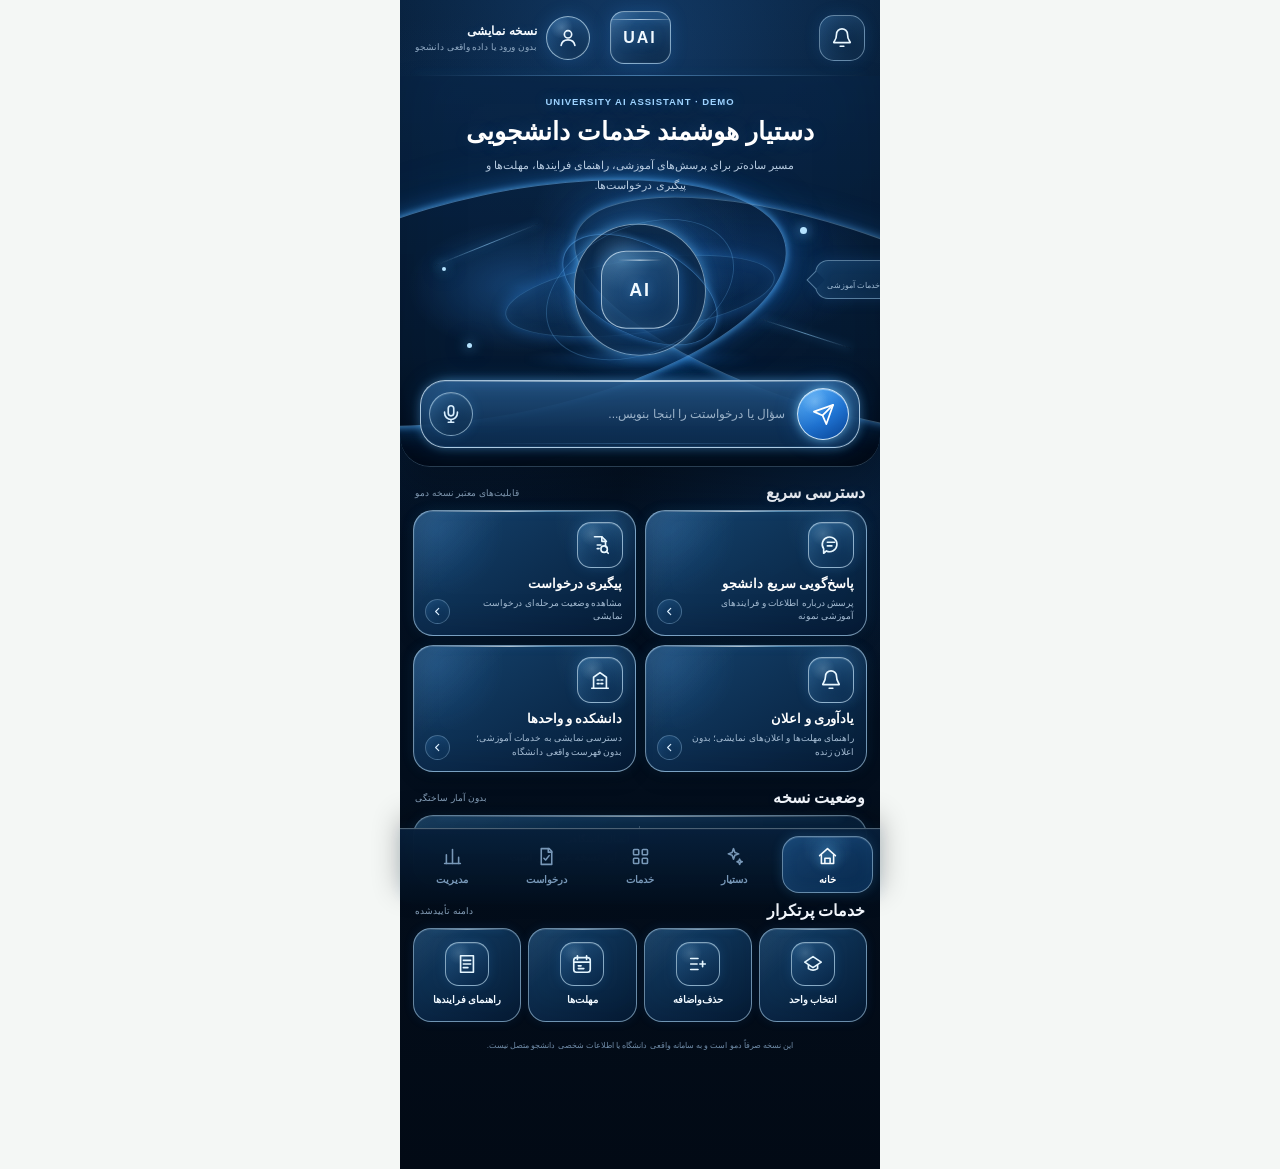
==== university-demo/index.html @ a6cced20 "Promote approved University Home R1.2 to production" ====
<!doctype html>
<html lang="fa" dir="rtl">
<head>
<meta charset="utf-8">
<meta name="viewport" content="width=device-width,initial-scale=1,viewport-fit=cover">
<meta name="theme-color" content="#0c3b32">
<title>دستیار هوشمند خدمات دانشجویی — نسخه نمایشی</title>
<style>
:root{--bg:#f4f7f5;--card:#fff;--ink:#14201c;--muted:#6c7772;--green:#0c3b32;--green2:#155747;--gold:#c8a94a;--line:#dfe8e3;--soft:#eaf2ee;--shadow:0 10px 28px rgba(12,59,50,.10)}
*{box-sizing:border-box}html,body{margin:0;background:var(--bg);color:var(--ink);font-family:-apple-system,BlinkMacSystemFont,"Segoe UI",Tahoma,Arial,sans-serif}button,input{font:inherit}button{cursor:pointer}
.app{max-width:480px;margin:0 auto;min-height:100vh;background:linear-gradient(180deg,#f7faf8 0%,#f2f6f4 100%);padding-bottom:92px}
.top{position:sticky;top:0;z-index:20;background:rgba(247,250,248,.94);backdrop-filter:blur(16px);border-bottom:1px solid rgba(12,59,50,.08);padding:calc(10px + env(safe-area-inset-top)) 16px 11px;display:flex;align-items:center;justify-content:space-between;gap:12px}
.brand{display:flex;align-items:center;gap:10px;min-width:0}.logo{width:42px;height:42px;border-radius:12px}.brand-title{font-weight:800;font-size:15px;white-space:nowrap;overflow:hidden;text-overflow:ellipsis}.brand-sub{font-size:11px;color:var(--muted);margin-top:2px}.demo-badge{background:#fff6d9;border:1px solid #ead38b;color:#725b16;border-radius:999px;padding:7px 10px;font-size:11px;font-weight:800;white-space:nowrap}
.screen{display:none;padding:18px 16px 22px}.screen.active{display:block}
.hero{background:linear-gradient(145deg,var(--green),#174f43);color:#fff;border-radius:24px;padding:22px;box-shadow:var(--shadow);position:relative;overflow:hidden}.hero:after{content:"";position:absolute;width:160px;height:160px;border-radius:50%;background:rgba(200,169,74,.16);left:-48px;top:-55px}.eyebrow{font-size:12px;color:#d9e9e3;font-weight:700}h1{font-size:25px;line-height:1.55;margin:5px 0 8px}.hero p{margin:0;color:#e8f2ee;font-size:13px;line-height:1.9}.hero-actions{display:flex;gap:9px;margin-top:17px;position:relative;z-index:1}
.btn{border:0;border-radius:14px;padding:12px 15px;font-weight:800;font-size:13px;transition:.16s}.btn:active{transform:scale(.97)}.btn-gold{background:var(--gold);color:#23352f}.btn-light{background:#fff;color:var(--green)}
.section-head{display:flex;justify-content:space-between;align-items:center;margin:22px 2px 11px}.section-head h2{font-size:16px;margin:0}.section-head span{font-size:11px;color:var(--muted)}
.grid2{display:grid;grid-template-columns:1fr 1fr;gap:10px}.card{background:var(--card);border:1px solid var(--line);border-radius:18px;padding:15px;box-shadow:0 5px 16px rgba(12,59,50,.05)}
.quick{min-height:122px;text-align:right;width:100%;transition:.18s}.quick:active,.quick.selected{transform:scale(.98);background:linear-gradient(180deg,#f8fbfa,#e8f2ed);border-color:#87ad9d;box-shadow:0 10px 24px rgba(12,59,50,.14)}
.icon{width:38px;height:38px;border-radius:12px;background:var(--soft);display:grid;place-items:center;font-size:19px;margin-bottom:10px}.quick b{display:block;font-size:13px;margin-bottom:5px}.quick small{display:block;color:var(--muted);font-size:11px;line-height:1.7}
.page-title{font-size:22px;margin:4px 0 5px}.page-sub{font-size:12px;color:var(--muted);line-height:1.8;margin:0 0 16px}.notice{background:#fff9e6;border:1px solid #edd894;color:#6e591b;border-radius:14px;padding:10px 12px;font-size:10px;line-height:1.75;margin-bottom:12px}
.chat-box{background:#fff;border:1px solid var(--line);border-radius:20px;padding:14px;min-height:300px;display:flex;flex-direction:column;gap:10px}.msg{max-width:88%;padding:11px 13px;border-radius:16px;font-size:12px;line-height:1.9}.msg.bot{align-self:flex-start;background:var(--soft);border-bottom-left-radius:5px}.msg.user{align-self:flex-end;background:var(--green);color:#fff;border-bottom-right-radius:5px}.source{display:block;margin-top:7px;color:#55746a;font-size:10px;font-weight:700}
.chips{display:flex;gap:7px;overflow:auto;padding:11px 1px 4px}.chip{border:1px solid #cadad3;background:#fff;color:var(--green);border-radius:999px;padding:9px 11px;white-space:nowrap;font-size:11px;font-weight:700}.chat-input{display:flex;gap:8px;margin-top:11px}.chat-input input{flex:1;border:1px solid var(--line);border-radius:13px;padding:12px;background:#fff;outline:none}.send{width:45px;border:0;border-radius:13px;background:var(--gold);font-weight:900}
.deadline{display:flex;align-items:center;gap:11px;padding:13px 0;border-bottom:1px solid var(--line)}.deadline:last-child{border:0}.datebox{width:52px;min-width:52px;text-align:center;background:var(--soft);border-radius:13px;padding:8px 4px;color:var(--green)}.datebox strong{display:block;font-size:16px}.datebox span{font-size:10px}.deadline h3{font-size:13px;margin:0 0 4px}.deadline p{font-size:11px;color:var(--muted);margin:0;line-height:1.6}
.timeline{position:relative;padding-right:14px}.step{position:relative;padding:0 28px 20px 0}.step:before{content:"";position:absolute;right:4px;top:6px;width:11px;height:11px;border-radius:50%;background:#c9d7d1;border:3px solid #fff;box-shadow:0 0 0 1px #c9d7d1}.step.done:before{background:var(--green);box-shadow:0 0 0 1px var(--green)}.step:after{content:"";position:absolute;right:9px;top:21px;width:1px;height:calc(100% - 10px);background:#d9e4df}.step:last-child:after{display:none}.step b{font-size:13px}.step p{margin:4px 0 0;color:var(--muted);font-size:11px;line-height:1.7}.status{display:inline-flex;border-radius:999px;background:#e7f3ed;color:#185b48;padding:6px 9px;font-size:10px;font-weight:800}
.guide-item{width:100%;text-align:right;border:1px solid var(--line);background:#fff;border-radius:16px;padding:14px;margin-bottom:9px}.guide-item .row{display:flex;align-items:center;justify-content:space-between}.guide-item p{display:none;margin:11px 0 0;padding-top:11px;border-top:1px solid var(--line);font-size:11px;color:var(--muted);line-height:1.9}.guide-item.open p{display:block}
.metric-grid{display:grid;grid-template-columns:1fr 1fr;gap:10px}.metric{background:#fff;border:1px solid var(--line);border-radius:17px;padding:15px}.metric strong{display:block;font-size:24px;color:var(--green);margin-bottom:4px}.metric span{font-size:11px;color:var(--muted)}
.bottom{position:fixed;z-index:30;bottom:0;left:50%;transform:translateX(-50%);width:min(480px,100%);background:rgba(255,255,255,.96);backdrop-filter:blur(18px);border-top:1px solid var(--line);padding:8px 8px calc(8px + env(safe-area-inset-bottom));display:grid;grid-template-columns:repeat(5,1fr);gap:4px}.nav{border:0;background:transparent;border-radius:13px;padding:7px 4px;color:#75807b;font-size:10px;font-weight:700}.nav span{display:block;font-size:18px;line-height:1;margin-bottom:4px}.nav.active{color:var(--green);background:#edf4f1}
.modal{display:none;position:fixed;z-index:50;inset:0;background:rgba(7,26,21,.45);padding:22px;align-items:flex-end;justify-content:center}.modal.show{display:flex}.sheet{width:min(480px,100%);background:#fff;border-radius:22px;padding:18px;box-shadow:0 20px 60px rgba(0,0,0,.22)}.sheet h3{margin:0 0 8px;font-size:17px}.sheet p{font-size:12px;color:var(--muted);line-height:1.9}.sheet .btn{width:100%;background:var(--green);color:#fff;margin-top:8px}
.footer-note{text-align:center;color:#8a948f;font-size:9px;padding:18px 8px 0;line-height:1.7}

/* ===== UAI-HOME-R1.1: strict visual fidelity correction — Home only ===== */
.app.home-view{
  --home-0:#020a15;
  --home-1:#041326;
  --home-2:#08213d;
  --home-3:#0d3158;
  --home-line:rgba(173,219,255,.44);
  --home-line-hot:rgba(213,239,255,.78);
  --home-text:#f7fbff;
  --home-muted:#9fb7cf;
  --home-blue:#4aa8ff;
  --home-blue-hot:#80c9ff;
  background:
    radial-gradient(circle at 50% 4%,rgba(53,139,235,.24),transparent 24%),
    radial-gradient(circle at 12% 24%,rgba(18,98,188,.20),transparent 27%),
    radial-gradient(circle at 92% 43%,rgba(28,123,225,.13),transparent 28%),
    linear-gradient(180deg,var(--home-2) 0%,var(--home-1) 28%,var(--home-0) 100%);
  color:var(--home-text);
}
.app.home-view>.top{display:none}
#home{padding:0 13px 22px;overflow:hidden}
.home-top{
  direction:ltr;
  position:relative;
  display:grid;
  grid-template-columns:minmax(0,1fr) auto minmax(0,1fr);
  align-items:center;
  gap:10px;
  padding:calc(11px + env(safe-area-inset-top)) 2px 12px;
}
.home-top:after{
  content:"";position:absolute;left:2px;right:2px;bottom:0;height:1px;
  background:linear-gradient(90deg,transparent,rgba(129,199,255,.48),transparent);
  box-shadow:0 0 10px rgba(55,155,255,.30)
}
.home-user{direction:rtl;display:flex;align-items:center;justify-self:start;gap:9px;min-width:0}
.home-avatar{
  width:44px;height:44px;border-radius:50%;display:grid;place-items:center;
  color:#eaf6ff;border:1px solid rgba(202,234,255,.68);
  background:
    radial-gradient(circle at 35% 25%,rgba(183,225,255,.28),transparent 27%),
    linear-gradient(145deg,rgba(64,139,216,.34),rgba(8,35,65,.94));
  box-shadow:
    inset 0 0 0 1px rgba(255,255,255,.04),
    inset 0 0 18px rgba(103,190,255,.15),
    0 0 18px rgba(59,158,255,.22);
  flex:0 0 auto
}
.home-avatar svg,.home-bell svg,.home-send svg,.home-action-icon svg,.service-icon svg,.home-input-orb svg{
  width:22px;height:22px;stroke:currentColor;fill:none;stroke-width:1.8;stroke-linecap:round;stroke-linejoin:round
}
.home-user-copy{min-width:0;text-align:right}
.home-user-copy b{display:block;font-size:12px;line-height:1.45;color:#f6fbff;text-shadow:0 0 10px rgba(115,192,255,.12)}
.home-user-copy span{display:block;font-size:9px;color:#91abc5;margin-top:2px;white-space:nowrap;overflow:hidden;text-overflow:ellipsis;max-width:125px}
.home-mark{
  position:relative;overflow:hidden;
  width:61px;height:53px;border-radius:14px;display:grid;place-items:center;
  border:1px solid rgba(201,233,255,.60);
  background:
    linear-gradient(125deg,rgba(255,255,255,.11),transparent 34%),
    linear-gradient(155deg,rgba(77,157,232,.29),rgba(6,31,61,.91));
  box-shadow:
    inset 0 0 0 1px rgba(255,255,255,.03),
    inset 0 0 22px rgba(115,196,255,.12),
    0 0 18px rgba(52,151,252,.20)
}
.home-mark:before{
  content:"";position:absolute;left:-20%;right:-20%;top:7px;height:1px;
  background:linear-gradient(90deg,transparent,#d9f0ff,transparent);
  box-shadow:0 0 9px #58b4ff;opacity:.75
}
.home-mark strong{font-size:16px;letter-spacing:.12em;color:#f1f9ff;text-shadow:0 0 12px rgba(116,199,255,.35)}
.home-bell{
  justify-self:end;width:46px;height:46px;border-radius:15px;border:1px solid rgba(190,228,255,.48);
  color:#e9f7ff;background:
    linear-gradient(135deg,rgba(83,160,231,.25),rgba(6,30,57,.88));
  display:grid;place-items:center;
  box-shadow:inset 0 0 18px rgba(116,198,255,.10),0 0 16px rgba(49,146,244,.15)
}

.home-hero{
  isolation:isolate;
  position:relative;overflow:hidden;
  margin:0 -13px;
  padding:20px 20px 19px;
  text-align:center;
  border:0;
  border-radius:0 0 30px 30px;
  background:
    radial-gradient(ellipse at 25% 54%,rgba(53,148,244,.31),transparent 22%),
    radial-gradient(ellipse at 73% 49%,rgba(29,116,221,.22),transparent 25%),
    radial-gradient(circle at 50% 42%,rgba(62,151,243,.22),transparent 34%),
    linear-gradient(180deg,rgba(9,38,72,.90) 0%,rgba(5,25,49,.96) 72%,rgba(2,13,27,.98) 100%);
  box-shadow:
    inset 0 -1px 0 rgba(165,216,255,.25),
    inset 0 -40px 70px rgba(0,0,0,.18),
    0 22px 38px rgba(0,0,0,.22)
}
.home-hero:before{
  content:"";z-index:-1;position:absolute;width:570px;height:220px;left:-180px;top:116px;
  border:1px solid rgba(116,191,255,.48);border-radius:50%;
  transform:rotate(-12deg);
  box-shadow:
    0 0 7px rgba(91,183,255,.76),
    0 0 22px rgba(40,136,237,.38),
    0 0 55px rgba(29,111,210,.15)
}
.home-hero:after{
  content:"";z-index:-1;position:absolute;width:520px;height:180px;right:-205px;top:148px;
  border:1px solid rgba(157,214,255,.33);border-radius:50%;
  transform:rotate(18deg);
  box-shadow:0 0 9px rgba(88,177,255,.57),0 0 32px rgba(33,127,222,.22)
}
.home-kicker{
  position:relative;z-index:2;
  font-size:9.5px;font-weight:850;letter-spacing:.10em;color:#9ed3ff;
  text-shadow:0 0 13px rgba(93,183,255,.38)
}
.home-title{
  position:relative;z-index:2;
  font-size:25px;line-height:1.5;margin:6px 0 4px;color:#fff;
  text-shadow:0 0 18px rgba(83,167,255,.18)
}
.home-subtitle{
  position:relative;z-index:2;
  font-size:11px;line-height:1.85;color:#b7cbe0;margin:0 auto;max-width:330px
}
.ai-stage{
  position:relative;z-index:1;height:174px;margin:5px auto 3px;
}
.ai-stage:before{
  content:"";position:absolute;left:50%;top:55%;width:270px;height:72px;
  transform:translate(-50%,-50%) rotate(-8deg);border-radius:50%;
  border:1px solid rgba(110,191,255,.28);
  box-shadow:0 0 15px rgba(52,151,252,.36),inset 0 0 14px rgba(75,168,255,.10)
}
.ai-stage:after{
  content:"";position:absolute;left:50%;bottom:4px;width:250px;height:22px;
  transform:translateX(-50%);border-radius:50%;
  background:radial-gradient(ellipse,rgba(54,153,255,.26),transparent 67%);
  filter:blur(3px)
}
.ai-orbit{
  position:absolute;left:50%;top:50%;transform:translate(-50%,-48%);
  width:132px;height:132px;border-radius:48% 52% 50% 50%;
  display:grid;place-items:center;
  border:1px solid rgba(186,226,255,.62);
  background:
    radial-gradient(circle at 36% 28%,rgba(165,220,255,.28),transparent 24%),
    radial-gradient(circle at 50% 55%,rgba(35,115,201,.38),rgba(5,29,58,.94) 70%);
  box-shadow:
    0 0 12px rgba(106,194,255,.55),
    0 0 36px rgba(39,142,248,.35),
    inset 0 0 28px rgba(107,190,255,.17)
}
.ai-orbit:before,.ai-orbit:after{
  content:"";position:absolute;border-radius:50%;pointer-events:none
}
.ai-orbit:before{
  inset:-19px;border:1px solid rgba(102,184,255,.42);
  transform:rotate(27deg) scaleY(.54);
  box-shadow:0 0 9px rgba(72,164,255,.40)
}
.ai-orbit:after{
  inset:-34px;border:1px solid rgba(115,196,255,.25);
  transform:rotate(-24deg) scaleY(.64)
}
.ai-core{
  position:relative;width:78px;height:78px;border-radius:25px;display:grid;place-items:center;
  font-weight:900;font-size:18px;letter-spacing:.10em;color:#f2faff;
  border:1px solid rgba(215,239,255,.72);
  background:
    linear-gradient(145deg,rgba(120,196,255,.25),rgba(8,42,80,.88));
  box-shadow:
    inset 0 0 18px rgba(161,219,255,.15),
    0 0 16px rgba(70,164,255,.35);
  text-shadow:0 0 10px rgba(109,193,255,.38)
}
.ai-core:before{
  content:"";position:absolute;top:8px;left:16px;right:16px;height:1px;
  background:linear-gradient(90deg,transparent,rgba(230,247,255,.9),transparent);
  box-shadow:0 0 8px rgba(113,200,255,.8)
}
.ai-note{
  position:absolute;right:18px;top:60px;min-width:112px;
  padding:8px 11px;border-radius:13px;text-align:right;
  border:1px solid rgba(184,226,255,.42);
  background:linear-gradient(145deg,rgba(20,63,105,.82),rgba(7,31,59,.90));
  box-shadow:inset 0 0 16px rgba(115,194,255,.08),0 0 16px rgba(47,143,239,.16);
  transform:translateX(78%)
}
.ai-note:after{
  content:"";position:absolute;left:-7px;top:50%;width:12px;height:12px;
  background:#0c3158;border-left:1px solid rgba(184,226,255,.42);border-bottom:1px solid rgba(184,226,255,.42);
  transform:translateY(-50%) rotate(45deg)
}
.ai-note strong{display:block;font-size:9px;color:#f2f8ff}
.ai-note span{display:block;font-size:7.5px;color:#9db8d1;margin-top:2px;white-space:nowrap}
.ai-beam{position:absolute;height:1px;background:linear-gradient(90deg,transparent,#91d1ff,transparent);box-shadow:0 0 8px #4eb0ff;opacity:.62}
.ai-beam.b1{width:112px;left:11px;top:44px;transform:rotate(-22deg)}
.ai-beam.b2{width:96px;right:7px;bottom:40px;transform:rotate(18deg)}
.ai-spark{position:absolute;width:7px;height:7px;border-radius:50%;background:#b5e3ff;box-shadow:0 0 12px #67bfff,0 0 22px rgba(57,155,255,.55)}
.ai-spark.s1{top:27px;right:53px}.ai-spark.s2{bottom:26px;left:47px;width:5px;height:5px}.ai-spark.s3{top:67px;left:22px;width:4px;height:4px}

.home-chatbar{
  direction:ltr;position:relative;z-index:3;
  display:grid;grid-template-columns:46px minmax(0,1fr) 54px;gap:6px;align-items:center;
  margin-top:6px;padding:7px 8px;border-radius:25px;
  border:1px solid rgba(203,234,255,.70);
  background:
    linear-gradient(180deg,rgba(31,76,121,.90),rgba(9,37,69,.96));
  box-shadow:
    inset 0 1px 0 rgba(255,255,255,.10),
    inset 0 0 25px rgba(109,190,255,.08),
    0 0 10px rgba(100,190,255,.38),
    0 0 28px rgba(36,133,234,.26)
}
.home-chatbar:before{
  content:"";position:absolute;left:23px;right:23px;top:0;height:1px;
  background:linear-gradient(90deg,transparent,#e6f6ff,transparent);
  box-shadow:0 0 10px #59b4ff;opacity:.72
}
.home-input-orb{
  width:40px;height:40px;border-radius:50%;display:grid;place-items:center;color:#cfeaff;
  border:1px solid rgba(182,226,255,.44);
  background:linear-gradient(145deg,rgba(76,154,229,.24),rgba(7,34,64,.74));
  box-shadow:inset 0 0 13px rgba(125,202,255,.10)
}
.home-chatbar input{
  min-width:0;width:100%;height:48px;border:0;outline:0;background:transparent;color:#fff;
  padding:0 6px;font-size:12px;text-align:right;direction:rtl
}
.home-chatbar input::placeholder{color:#9ab1c8}
.home-chatbar:focus-within{
  border-color:rgba(224,242,255,.92);
  box-shadow:inset 0 1px 0 rgba(255,255,255,.13),0 0 12px rgba(116,202,255,.52),0 0 34px rgba(39,143,248,.32)
}
.home-send{
  width:50px;height:50px;border-radius:18px;border:1px solid rgba(218,241,255,.78);
  color:#fff;
  background:
    linear-gradient(145deg,rgba(103,190,255,.95),rgba(27,104,207,.97) 55%,rgba(14,67,149,.98));
  display:grid;place-items:center;
  box-shadow:
    inset 0 1px 0 rgba(255,255,255,.30),
    inset 0 0 18px rgba(180,226,255,.16),
    0 0 10px rgba(119,207,255,.60),
    0 0 24px rgba(46,147,255,.40)
}
.home-send:active{transform:scale(.96)}

.home-section-head{display:flex;align-items:center;justify-content:space-between;gap:10px;margin:18px 2px 9px}
.home-section-head h2{margin:0;font-size:16px;color:#f5f9ff;text-shadow:0 0 12px rgba(92,177,255,.10)}
.home-section-head span{font-size:9px;color:#89a3bd}
.home-actions{display:grid;grid-template-columns:repeat(2,minmax(0,1fr));gap:9px}
.home-action{
  position:relative;overflow:hidden;min-height:116px;text-align:right;
  border:1px solid rgba(181,224,255,.48);border-radius:20px;
  padding:12px 12px 12px 40px;color:var(--home-text);
  background:
    linear-gradient(135deg,rgba(255,255,255,.055),transparent 30%),
    radial-gradient(circle at 17% 17%,rgba(72,164,255,.14),transparent 27%),
    linear-gradient(150deg,rgba(19,64,106,.92),rgba(6,30,57,.97));
  box-shadow:
    inset 0 1px 0 rgba(255,255,255,.08),
    inset 0 0 22px rgba(99,181,255,.055),
    0 7px 20px rgba(0,0,0,.17),
    0 0 12px rgba(48,146,244,.11);
  transition:transform .14s,border-color .14s,box-shadow .14s
}
.home-action:before{
  content:"";position:absolute;left:22px;right:22px;top:0;height:1px;
  background:linear-gradient(90deg,transparent,#dff4ff,transparent);
  box-shadow:0 0 9px #54adff;opacity:.62
}
.home-action:after{
  content:"‹";position:absolute;left:11px;bottom:12px;width:24px;height:24px;border-radius:50%;
  display:grid;place-items:center;color:#dff2ff;font-size:20px;line-height:1;
  border:1px solid rgba(162,212,255,.26);background:rgba(46,128,206,.14);
  box-shadow:inset 0 0 10px rgba(94,180,255,.08)
}
.home-action:active{
  transform:scale(.985);border-color:rgba(216,239,255,.82);
  box-shadow:inset 0 0 22px rgba(109,192,255,.08),0 0 20px rgba(52,155,255,.22)
}
.home-action-icon{
  width:48px;height:48px;border-radius:15px;display:grid;place-items:center;margin-bottom:8px;
  color:#e8f7ff;border:1px solid rgba(199,232,255,.56);
  background:
    linear-gradient(145deg,rgba(103,184,255,.27),rgba(7,38,72,.78));
  box-shadow:
    inset 0 0 15px rgba(138,208,255,.10),
    0 0 13px rgba(58,158,255,.21)
}
.home-action b{display:block;font-size:12.5px;line-height:1.55;margin-bottom:3px;color:#fff}
.home-action small{display:block;color:#a6bdd4;font-size:9px;line-height:1.65}

.home-status{
  position:relative;overflow:hidden;display:grid;grid-template-columns:1fr 1fr;gap:0;
  border:1px solid rgba(183,225,255,.45);border-radius:20px;padding:11px 12px;
  background:
    linear-gradient(145deg,rgba(20,62,101,.88),rgba(5,29,54,.95));
  box-shadow:
    inset 0 1px 0 rgba(255,255,255,.07),
    inset 0 0 20px rgba(105,186,255,.05),
    0 0 14px rgba(44,142,240,.10)
}
.home-status:before{
  content:"";position:absolute;left:24px;right:24px;top:0;height:1px;
  background:linear-gradient(90deg,transparent,#e3f5ff,transparent);box-shadow:0 0 8px #5db8ff;opacity:.60
}
.home-status-item{min-width:0;padding:1px 7px}
.home-status-item+.home-status-item{border-right:1px solid rgba(188,225,255,.20)}
.home-status-label{font-size:8.5px;color:#8fa9c2;margin-bottom:4px}
.home-status-value{font-size:10.5px;font-weight:800;color:#edf8ff;line-height:1.55}
.home-demo-dot{
  display:inline-block;width:8px;height:8px;border-radius:50%;background:#70c9ff;
  box-shadow:0 0 8px #66c6ff,0 0 14px rgba(72,172,255,.50);
  margin-left:5px;vertical-align:middle
}

.home-services{display:grid;grid-template-columns:repeat(4,minmax(0,1fr));gap:8px}
.home-service{
  position:relative;overflow:hidden;min-width:0;min-height:91px;
  border:1px solid rgba(181,224,255,.44);border-radius:18px;padding:9px 5px;
  color:#f0f8ff;
  background:
    linear-gradient(135deg,rgba(255,255,255,.045),transparent 34%),
    linear-gradient(150deg,rgba(18,58,97,.91),rgba(6,29,55,.96));
  box-shadow:inset 0 1px 0 rgba(255,255,255,.07),0 0 11px rgba(46,144,242,.09);
  display:flex;flex-direction:column;align-items:center;justify-content:center;gap:7px;text-align:center
}
.home-service:before{
  content:"";position:absolute;left:15px;right:15px;top:0;height:1px;
  background:linear-gradient(90deg,transparent,rgba(218,243,255,.88),transparent);
  box-shadow:0 0 7px rgba(86,182,255,.75);opacity:.55
}
.service-icon{
  width:42px;height:42px;border-radius:14px;display:grid;place-items:center;color:#e5f6ff;
  border:1px solid rgba(193,230,255,.52);
  background:linear-gradient(145deg,rgba(84,166,239,.23),rgba(7,37,70,.78));
  box-shadow:inset 0 0 13px rgba(128,203,255,.08),0 0 11px rgba(54,154,254,.14)
}
.home-service span:last-child{font-size:9.5px;line-height:1.45;font-weight:850}
.home-footnote{text-align:center;color:#6f8ba7;font-size:8px;line-height:1.8;padding:17px 8px 2px}

.app.home-view .bottom{
  background:
    linear-gradient(180deg,rgba(6,28,53,.95),rgba(3,17,33,.98));
  -webkit-backdrop-filter:blur(22px);backdrop-filter:blur(22px);
  border-top:1px solid rgba(178,221,255,.34);
  box-shadow:0 -1px 0 rgba(255,255,255,.02),0 -12px 32px rgba(0,0,0,.28),0 -2px 14px rgba(46,145,244,.08);
  padding:8px 7px calc(8px + env(safe-area-inset-bottom));
  gap:3px
}
.app.home-view .nav{
  min-height:58px;color:#89a7c5;border:1px solid transparent;border-radius:16px;padding:7px 3px;
  background:transparent;font-size:9.5px
}
.app.home-view .nav span{font-size:19px;margin-bottom:5px;color:inherit;text-shadow:0 0 8px rgba(86,174,255,.05)}
.app.home-view .nav.active{
  color:#fff;
  border-color:rgba(178,222,255,.34);
  background:
    linear-gradient(145deg,rgba(48,126,205,.31),rgba(10,48,89,.78));
  box-shadow:
    inset 0 1px 0 rgba(255,255,255,.08),
    inset 0 0 18px rgba(103,188,255,.06),
    0 0 15px rgba(49,151,255,.17)
}
.app.home-view .nav.active span{text-shadow:0 0 10px rgba(103,193,255,.55)}

@media (max-width:410px){
  .home-user-copy span{display:none}
  .home-title{font-size:23px}
  .ai-note{right:11px;transform:translateX(70%)}
  .home-actions{gap:8px}
  .home-action{padding-left:38px}
  .home-service{padding-inline:4px}
  .home-service span:last-child{font-size:9px}
}
@media (max-width:370px){
  .home-services{grid-template-columns:repeat(2,minmax(0,1fr))}
  .ai-note{display:none}
}

/* ===== UAI-HOME-R1.2: final visual polish — Home only ===== */
.nav-svg{display:none}
.app.home-view .home-avatar svg,
.app.home-view .home-bell svg,
.app.home-view .home-mic svg,
.app.home-view .home-send svg,
.app.home-view .home-action-icon svg,
.app.home-view .home-action-chevron svg,
.app.home-view .service-icon svg,
.app.home-view .nav-svg svg{
  width:22px;height:22px;stroke:currentColor;fill:none;stroke-width:1.8;
  stroke-linecap:round;stroke-linejoin:round;vector-effect:non-scaling-stroke
}
.app.home-view .home-mic{
  width:44px;height:44px;border-radius:50%;padding:0;display:grid;place-items:center;
  color:#d9efff;border:1px solid rgba(201,234,255,.58);
  background:
    linear-gradient(145deg,rgba(98,180,248,.22),rgba(7,36,67,.84));
  box-shadow:
    inset 0 1px 0 rgba(255,255,255,.13),
    inset 0 0 15px rgba(130,205,255,.09),
    0 0 12px rgba(66,166,255,.18);
  opacity:1;cursor:default
}
.app.home-view .home-mic:disabled{opacity:1;color:#d9efff}
.app.home-view .home-chatbar{
  min-height:66px;padding:7px 8px;
  border-color:rgba(213,238,255,.78);
  background:
    linear-gradient(180deg,rgba(36,84,132,.92),rgba(8,38,71,.97));
  box-shadow:
    inset 0 1px 0 rgba(255,255,255,.16),
    inset 0 -1px 0 rgba(101,181,245,.12),
    inset 0 0 26px rgba(113,194,255,.08),
    0 0 10px rgba(107,196,255,.34),
    0 0 24px rgba(37,132,230,.20)
}
.app.home-view .home-chatbar:after{
  content:"";position:absolute;left:15%;right:15%;bottom:3px;height:1px;
  background:linear-gradient(90deg,transparent,rgba(120,198,255,.28),transparent)
}
.app.home-view .home-send{
  width:52px;height:52px;border-radius:50%;
  border-color:rgba(226,245,255,.86);
  background:
    radial-gradient(circle at 34% 25%,rgba(213,241,255,.28),transparent 27%),
    linear-gradient(145deg,#63baff,#2075d4 58%,#0c4a9e);
  box-shadow:
    inset 0 1px 0 rgba(255,255,255,.38),
    inset 0 -8px 14px rgba(4,54,128,.20),
    0 0 10px rgba(132,212,255,.60),
    0 0 22px rgba(45,145,250,.35)
}
.app.home-view .home-send svg{width:23px;height:23px}
.app.home-view .home-action{
  min-height:112px;
  padding:11px 12px 11px 42px;
  border-color:rgba(195,229,255,.55);
  background:
    linear-gradient(135deg,rgba(255,255,255,.075),transparent 29%),
    radial-gradient(circle at 88% 8%,rgba(118,197,255,.10),transparent 24%),
    radial-gradient(circle at 10% 15%,rgba(62,157,246,.15),transparent 30%),
    linear-gradient(150deg,rgba(22,70,114,.94),rgba(5,29,56,.98));
  box-shadow:
    inset 0 1px 0 rgba(255,255,255,.12),
    inset 1px 0 0 rgba(166,220,255,.05),
    inset 0 -16px 28px rgba(0,10,24,.13),
    0 7px 18px rgba(0,0,0,.18),
    0 0 13px rgba(47,145,242,.12)
}
.app.home-view .home-action:before{
  left:16px;right:16px;
  background:linear-gradient(90deg,transparent,rgba(235,248,255,.95) 42%,rgba(127,205,255,.65) 62%,transparent);
  box-shadow:0 0 9px rgba(89,184,255,.64);opacity:.70
}
.app.home-view .home-action:after{content:none}
.app.home-view .home-action-icon{
  width:46px;height:46px;border-radius:14px;margin-bottom:7px;
  border-color:rgba(208,237,255,.64);
  background:
    radial-gradient(circle at 32% 25%,rgba(207,239,255,.18),transparent 27%),
    linear-gradient(145deg,rgba(88,175,248,.28),rgba(6,38,73,.82));
  box-shadow:
    inset 0 1px 0 rgba(255,255,255,.15),
    inset 0 0 14px rgba(135,207,255,.09),
    0 0 13px rgba(64,164,255,.18)
}
.app.home-view .home-action b{font-size:12.5px;margin-bottom:2px}
.app.home-view .home-action small{font-size:8.8px;line-height:1.58}
.app.home-view .home-action-chevron{
  position:absolute;left:11px;bottom:11px;width:25px;height:25px;border-radius:50%;
  display:grid;place-items:center;color:#dcefff;
  border:1px solid rgba(184,224,255,.30);
  background:linear-gradient(145deg,rgba(66,148,226,.20),rgba(9,43,78,.58));
  box-shadow:inset 0 0 10px rgba(111,193,255,.06)
}
.app.home-view .home-action-chevron svg{width:15px;height:15px}
.app.home-view .home-status{
  min-height:70px;padding:10px 11px;
  border-color:rgba(197,231,255,.51);
  background:
    linear-gradient(135deg,rgba(255,255,255,.045),transparent 31%),
    linear-gradient(145deg,rgba(22,68,110,.91),rgba(5,29,55,.97));
  box-shadow:
    inset 0 1px 0 rgba(255,255,255,.10),
    inset 0 -1px 0 rgba(98,177,239,.08),
    0 0 12px rgba(50,151,247,.10)
}
.app.home-view .home-status-item{display:flex;flex-direction:column;justify-content:center;padding:0 9px}
.app.home-view .home-status-item+.home-status-item{border-right-color:rgba(211,237,255,.28)}
.app.home-view .home-status-label{font-size:8.5px;margin-bottom:5px}
.app.home-view .home-status-value{font-size:10.5px}
.app.home-view .home-services{gap:7px}
.app.home-view .home-service{
  min-height:94px;padding:9px 4px;border-color:rgba(195,229,255,.51);
  background:
    linear-gradient(135deg,rgba(255,255,255,.06),transparent 31%),
    linear-gradient(150deg,rgba(20,65,106,.93),rgba(5,29,55,.97));
  box-shadow:
    inset 0 1px 0 rgba(255,255,255,.10),
    inset 0 -12px 22px rgba(0,11,26,.10),
    0 0 11px rgba(49,148,245,.10)
}
.app.home-view .service-icon{
  width:44px;height:44px;border-radius:14px;
  border-color:rgba(207,237,255,.61);
  background:
    radial-gradient(circle at 32% 24%,rgba(205,238,255,.16),transparent 27%),
    linear-gradient(145deg,rgba(84,169,241,.25),rgba(7,38,72,.82));
  box-shadow:inset 0 1px 0 rgba(255,255,255,.12),0 0 11px rgba(61,162,255,.15)
}
.app.home-view .home-section-head{margin-top:17px;margin-bottom:8px}
.app.home-view .home-section-head h2{font-size:15.5px}
.app.home-view .bottom{
  padding:7px 7px calc(7px + env(safe-area-inset-bottom));
  border-top-color:rgba(198,231,255,.38);
  background:
    linear-gradient(180deg,rgba(7,31,58,.96),rgba(2,15,30,.99));
  box-shadow:
    inset 0 1px 0 rgba(255,255,255,.035),
    0 -10px 28px rgba(0,0,0,.30),
    0 -2px 13px rgba(47,147,247,.08)
}
.app.home-view .nav{min-height:57px;border-radius:17px;padding:6px 3px;color:#7898b8;font-size:9.5px}
.app.home-view .nav-glyph{display:none}
.app.home-view .nav-svg{
  width:24px;height:24px;margin:0 auto 4px;display:grid;place-items:center;color:inherit
}
.app.home-view .nav-svg svg{width:21px;height:21px}
.app.home-view .nav.active{
  color:#fff;
  border-color:rgba(203,235,255,.45);
  background:
    radial-gradient(circle at 50% 18%,rgba(121,203,255,.16),transparent 40%),
    linear-gradient(145deg,rgba(52,137,220,.36),rgba(9,47,88,.84));
  box-shadow:
    inset 0 1px 0 rgba(255,255,255,.12),
    inset 0 0 18px rgba(106,191,255,.07),
    0 0 12px rgba(71,174,255,.20)
}
.app.home-view .nav.active .nav-svg{
  color:#f6fbff;
  filter:drop-shadow(0 0 5px rgba(101,198,255,.56))
}
@media (max-width:410px){
  .app.home-view .home-chatbar{grid-template-columns:44px minmax(0,1fr) 52px}
  .app.home-view .home-action{padding-left:40px}
  .app.home-view .home-action small{font-size:8.6px}
  .app.home-view .home-service span:last-child{font-size:8.8px}
}

</style>
</head>
<body>
<div class="app home-view">
<header class="top">
<div class="brand"><img class="logo" src="/favicon.svg" alt="PS"><div><div class="brand-title">دستیار هوشمند خدمات دانشجویی</div><div class="brand-sub">شرکت سزاوار پیشگامان فناوری نوین</div></div></div>
<div class="demo-badge">نسخه نمایشی</div>
</header>
<main>
<section id="home" class="screen active">
<div class="home-top">
  <div class="home-user">
    <div class="home-avatar" aria-hidden="true">
      <svg viewBox="0 0 24 24"><path d="M12 12a4 4 0 1 0 0-8 4 4 0 0 0 0 8Z"/><path d="M4.5 20c.7-4 3.2-6 7.5-6s6.8 2 7.5 6"/></svg>
    </div>
    <div class="home-user-copy"><b>نسخه نمایشی</b><span>بدون ورود یا داده واقعی دانشجو</span></div>
  </div>
  <div class="home-mark" aria-label="University AI Assistant"><strong>UAI</strong></div>
  <button class="home-bell" type="button" onclick="go('services')" aria-label="مشاهده مهلت‌ها و خدمات">
    <svg viewBox="0 0 24 24"><path d="M18 8a6 6 0 0 0-12 0c0 7-3 7-3 9h18c0-2-3-2-3-9"/><path d="M10 21h4"/></svg>
  </button>
</div>

<div class="home-hero">
  <div class="home-kicker">UNIVERSITY AI ASSISTANT · DEMO</div>
  <h1 class="home-title">دستیار هوشمند خدمات دانشجویی</h1>
  <p class="home-subtitle">مسیر ساده‌تر برای پرسش‌های آموزشی، راهنمای فرایندها، مهلت‌ها و پیگیری درخواست‌ها.</p>

  <div class="ai-stage" aria-hidden="true">
    <span class="ai-beam b1"></span><span class="ai-beam b2"></span>
    <div class="ai-orbit"><div class="ai-core">AI</div></div>
    <div class="ai-note"><strong>دستیار دمو</strong><span>راهنمای سریع خدمات آموزشی</span></div>
    <span class="ai-spark s1"></span><span class="ai-spark s2"></span><span class="ai-spark s3"></span>
  </div>

  <div class="home-chatbar">
    <button class="home-mic" type="button" disabled aria-label="میکروفون در نسخه دمو غیرفعال است"><svg viewBox="0 0 24 24" aria-hidden="true"><path d="M12 3a3 3 0 0 0-3 3v5a3 3 0 0 0 6 0V6a3 3 0 0 0-3-3Z"/><path d="M5 10v1a7 7 0 0 0 14 0v-1M12 18v3M9 21h6"/></svg></button>
    <input id="homeQ" inputmode="text" autocomplete="off" aria-label="سؤال از دستیار هوشمند" placeholder="سؤال یا درخواستت را اینجا بنویس...">
    <button class="home-send" type="button" onclick="sendHomeQuestion()" aria-label="ارسال سؤال">
      <svg viewBox="0 0 24 24" aria-hidden="true"><path d="m22 2-7 20-4-9-9-4 20-7Z"/><path d="M22 2 11 13"/></svg>
    </button>
  </div>
</div>

<div class="home-section-head"><h2>دسترسی سریع</h2><span>قابلیت‌های معتبر نسخه دمو</span></div>
<div class="home-actions">
  <button class="home-action" type="button" onclick="go('assistant')">
    <div class="home-action-icon" aria-hidden="true"><svg viewBox="0 0 24 24"><path d="M7 18.5 4 21v-5a8 8 0 1 1 3 2.5Z"/><path d="M8 9h8M8 13h5"/></svg></div>
    <b>پاسخ‌گویی سریع دانشجو</b>
    <small>پرسش درباره اطلاعات و فرایندهای آموزشی نمونه</small>
    <span class="home-action-chevron" aria-hidden="true"><svg viewBox="0 0 24 24"><path d="m14 7-5 5 5 5"/></svg></span>
  </button>
  <button class="home-action" type="button" onclick="go('requests')">
    <div class="home-action-icon" aria-hidden="true"><svg viewBox="0 0 24 24"><path d="M6 3h8l4 4v7"/><path d="M14 3v5h5"/><path d="M9 12h4M9 16h2"/><circle cx="16.5" cy="16.5" r="3.5"/><path d="m19 19 2 2"/></svg></div>
    <b>پیگیری درخواست</b>
    <small>مشاهده وضعیت مرحله‌ای درخواست نمایشی</small>
    <span class="home-action-chevron" aria-hidden="true"><svg viewBox="0 0 24 24"><path d="m14 7-5 5 5 5"/></svg></span>
  </button>
  <button class="home-action" type="button" onclick="go('services')">
    <div class="home-action-icon" aria-hidden="true"><svg viewBox="0 0 24 24"><path d="M18 8a6 6 0 0 0-12 0c0 6-3 7-3 9h18c0-2-3-3-3-9"/><path d="M10 21h4"/></svg></div>
    <b>یادآوری و اعلان</b>
    <small>راهنمای مهلت‌ها و اعلان‌های نمایشی؛ بدون اعلان زنده</small>
    <span class="home-action-chevron" aria-hidden="true"><svg viewBox="0 0 24 24"><path d="m14 7-5 5 5 5"/></svg></span>
  </button>
  <button class="home-action" type="button" onclick="go('services')">
    <div class="home-action-icon" aria-hidden="true"><svg viewBox="0 0 24 24"><path d="M3 21h18M5 21V9l7-5 7 5v12"/><path d="M9 12h2M13 12h2M9 16h2M13 16h2"/></svg></div>
    <b>دانشکده و واحدها</b>
    <small>دسترسی نمایشی به خدمات آموزشی؛ بدون فهرست واقعی دانشگاه</small>
    <span class="home-action-chevron" aria-hidden="true"><svg viewBox="0 0 24 24"><path d="m14 7-5 5 5 5"/></svg></span>
  </button>
</div>

<div class="home-section-head"><h2>وضعیت نسخه</h2><span>بدون آمار ساختگی</span></div>
<div class="home-status">
  <div class="home-status-item"><div class="home-status-label">نوع محیط</div><div class="home-status-value"><span class="home-demo-dot"></span>دمو / اعتبارسنجی تجاری</div></div>
  <div class="home-status-item"><div class="home-status-label">اتصال دانشگاهی</div><div class="home-status-value">در این نسخه غیرفعال است</div></div>
</div>

<div class="home-section-head"><h2>خدمات پرتکرار</h2><span>دامنه تأییدشده</span></div>
<div class="home-services">
  <button class="home-service" type="button" onclick="go('services')"><span class="service-icon" aria-hidden="true"><svg viewBox="0 0 24 24"><path d="m3 10 9-6 9 6-9 6-9-6Z"/><path d="M7 13v4c3 2 7 2 10 0v-4"/></svg></span><span>انتخاب واحد</span></button>
  <button class="home-service" type="button" onclick="go('services')"><span class="service-icon" aria-hidden="true"><svg viewBox="0 0 24 24"><path d="M4 6h8M4 12h7M4 18h8"/><path d="M17 9v6M14 12h6"/></svg></span><span>حذف‌و‌اضافه</span></button>
  <button class="home-service" type="button" onclick="go('services')"><span class="service-icon" aria-hidden="true"><svg viewBox="0 0 24 24"><rect x="3" y="5" width="18" height="16" rx="3"/><path d="M7 3v4M17 3v4M3 10h18M8 14h3M8 17h6"/></svg></span><span>مهلت‌ها</span></button>
  <button class="home-service" type="button" onclick="go('services')"><span class="service-icon" aria-hidden="true"><svg viewBox="0 0 24 24"><path d="M5 3h14v18H5Z"/><path d="M8 8h8M8 12h8M8 16h5"/></svg></span><span>راهنمای فرایندها</span></button>
</div>

<div class="home-footnote">این نسخه صرفاً دمو است و به سامانه واقعی دانشگاه یا اطلاعات شخصی دانشجو متصل نیست.</div>
</section>

<section id="assistant" class="screen">
<h2 class="page-title">دستیار هوشمند دانشجو</h2><p class="page-sub">پاسخ‌ها در این دمو فقط از محتوای نمونه و تأییدشده داخلی تولید می‌شوند.</p><div class="notice">بدون اتصال به اطلاعات شخصی دانشجو.</div>
<div id="chat" class="chat-box"><div class="msg bot">سلام. درباره انتخاب واحد، حذف‌و‌اضافه، مدارک، امتحانات یا فرایندهای آموزشی سؤال بپرسید.<span class="source">منبع: پایگاه دانش نمایشی دانشگاه</span></div></div>
<div class="chips"><button class="chip" onclick="ask('حذف‌و‌اضافه تا چه زمانی است؟')">مهلت حذف‌و‌اضافه</button><button class="chip" onclick="ask('برای انتخاب واحد از کجا شروع کنم؟')">انتخاب واحد</button><button class="chip" onclick="ask('برای تکمیل مدارک چه کار کنم؟')">تکمیل مدارک</button></div>
<div class="chat-input"><input id="q" placeholder="مثلاً: انتخاب واحد از کجا انجام می‌شود؟"><button class="send" onclick="sendInput()">➤</button></div>
</section>

<section id="services" class="screen">
<h2 class="page-title">خدمات آموزشی</h2><p class="page-sub">نمونه‌ای از خدمات پرتکرار برای دسترسی سریع‌تر دانشجو.</p>
<div class="grid2">
<div class="card"><div class="icon">◔</div><b>انتخاب واحد</b><small style="display:block;color:var(--muted);margin-top:6px">پیش‌نیازها و ثبت نهایی</small></div>
<div class="card"><div class="icon">⊕</div><b>حذف‌و‌اضافه</b><small style="display:block;color:var(--muted);margin-top:6px">مهلت و ثبت تغییرات</small></div>
<div class="card"><div class="icon">☰</div><b>مدارک</b><small style="display:block;color:var(--muted);margin-top:6px">نقص مدارک و تکمیل</small></div>
<div class="card"><div class="icon">⌚</div><b>مهلت‌ها</b><small style="display:block;color:var(--muted);margin-top:6px">تقویم و یادآوری</small></div>
</div>
<div class="section-head"><h2>راهنمای فرایندها</h2></div>
<button class="guide-item" onclick="toggleGuide(this)"><div class="row"><b>انتخاب واحد</b><span>＋</span></div><p>ورود به سامانه آموزشی، بررسی پیش‌نیازها، انتخاب دروس و ثبت نهایی. در نسخه واقعی، قوانین دقیق همان دانشگاه نمایش داده می‌شود.</p></button>
<button class="guide-item" onclick="toggleGuide(this)"><div class="row"><b>حذف‌و‌اضافه</b><span>＋</span></div><p>بررسی بازه مجاز، مشاهده ظرفیت، ثبت تغییر و دریافت تأیید. سامانه می‌تواند قبل از پایان مهلت یادآوری کند.</p></button>
</section>

<section id="requests" class="screen">
<h2 class="page-title">پیگیری درخواست</h2><p class="page-sub">وضعیت روشن بدون تماس یا مراجعه مکرر.</p>
<div class="card" style="margin-bottom:12px"><div style="display:flex;justify-content:space-between;align-items:center;gap:10px"><div><b>درخواست بررسی انتخاب واحد</b><div style="font-size:10px;color:var(--muted);margin-top:5px">کد نمونه: EDU-1405-218</div></div><span class="status">در حال بررسی</span></div></div>
<div class="card timeline"><div class="step done"><b>درخواست ثبت شد</b><p>ثبت از طریق سامانه نمایشی</p></div><div class="step done"><b>مدارک کامل است</b><p>بررسی اولیه انجام شد.</p></div><div class="step done"><b>ارجاع به آموزش</b><p>برای بررسی کارشناس آموزش ارسال شده است.</p></div><div class="step"><b>نتیجه نهایی</b><p>پس از تصمیم واحد آموزش، نتیجه همین‌جا نمایش داده می‌شود.</p></div></div>
</section>

<section id="management" class="screen">
<h2 class="page-title">نمای مدیریتی آزمایشی</h2><p class="page-sub">اعداد ساختگی‌اند و فقط قابلیت سنجش را نشان می‌دهند.</p><div class="notice">این اعداد نتیجه واقعی دانشگاه نیستند.</div>
<div class="metric-grid"><div class="metric"><strong>۱:۴۰</strong><span>میانگین زمان پاسخ نمونه</span></div><div class="metric"><strong>۳۱٪</strong><span>کاهش نمونه‌ای پیگیری تکراری</span></div><div class="metric"><strong>۸۷٪</strong><span>پاسخ در اولین مراجعه</span></div><div class="metric"><strong>۲۴</strong><span>درخواست باز نمونه</span></div></div>
<div class="section-head"><h2>هدف اجرای آزمایشی</h2></div><div class="card" style="font-size:12px;line-height:2;color:var(--muted)">سنجش کاهش زمان پاسخ‌گویی، کاهش مراجعات و پیگیری‌های تکراری، و میزان استفاده دانشجو از یک مسیر واحد برای اطلاعات آموزشی.</div>
</section>
</main>
<nav class="bottom">
<button class="nav active" data-target="home" onclick="go('home')"><span class="nav-glyph">⌂</span><span class="nav-svg" aria-hidden="true"><svg viewBox="0 0 24 24"><path d="m3 11 9-8 9 8"/><path d="M5 10v10h14V10M9 20v-6h6v6"/></svg></span>خانه</button>
<button class="nav" data-target="assistant" onclick="go('assistant')"><span class="nav-glyph">✦</span><span class="nav-svg" aria-hidden="true"><svg viewBox="0 0 24 24"><path d="m12 3 1.6 4.4L18 9l-4.4 1.6L12 15l-1.6-4.4L6 9l4.4-1.6L12 3Z"/><path d="m19 15 .9 2.1L22 18l-2.1.9L19 21l-.9-2.1L16 18l2.1-.9L19 15Z"/></svg></span>دستیار</button>
<button class="nav" data-target="services" onclick="go('services')"><span class="nav-glyph">◫</span><span class="nav-svg" aria-hidden="true"><svg viewBox="0 0 24 24"><rect x="4" y="4" width="6" height="6" rx="1"/><rect x="14" y="4" width="6" height="6" rx="1"/><rect x="4" y="14" width="6" height="6" rx="1"/><rect x="14" y="14" width="6" height="6" rx="1"/></svg></span>خدمات</button>
<button class="nav" data-target="requests" onclick="go('requests')"><span class="nav-glyph">✓</span><span class="nav-svg" aria-hidden="true"><svg viewBox="0 0 24 24"><path d="M6 3h9l3 3v15H6Z"/><path d="M14 3v4h4"/><path d="m9 14 2 2 4-5"/></svg></span>درخواست</button>
<button class="nav" data-target="management" onclick="go('management')"><span class="nav-glyph">▥</span><span class="nav-svg" aria-hidden="true"><svg viewBox="0 0 24 24"><path d="M5 20V10M12 20V4M19 20v-7"/><path d="M3 20h18"/></svg></span>مدیریت</button>
</nav>
</div>
<div id="modal" class="modal" onclick="hideModal(event)"><div class="sheet"><h3>هدف این نسخه</h3><p>این دمو برای نشان‌دادن یک اجرای آزمایشی محدود ساخته شده است: پاسخ‌گویی، خدمات آموزشی، مهلت‌ها و پیگیری درخواست. هیچ اتصال واقعی یا داده شخصی در آن وجود ندارد.</p><button class="btn" onclick="hideModal()">متوجه شدم</button></div></div>
<script>
const answers={
'حذف‌و‌اضافه تا چه زمانی است؟':'در این نسخه نمایشی، پایان حذف‌و‌اضافه ۲۵ شهریور در نظر گرفته شده است. در نسخه واقعی، تاریخ دقیق از تقویم مورد تأیید دانشگاه نمایش داده می‌شود.',
'برای انتخاب واحد از کجا شروع کنم؟':'ورود به سامانه آموزشی دانشگاه، بررسی پیش‌نیازها، انتخاب دروس و ثبت نهایی.',
'برای تکمیل مدارک چه کار کنم؟':'فهرست مدارک موردنیاز نمایش داده می‌شود و وضعیت کامل یا دارای نقص قابل مشاهده است.'
};
function go(id){document.querySelectorAll('.screen').forEach(s=>s.classList.remove('active'));document.getElementById(id).classList.add('active');document.querySelector('.app').classList.toggle('home-view',id==='home');document.querySelectorAll('.nav').forEach(n=>n.classList.toggle('active',n.dataset.target===id));window.scrollTo({top:0,behavior:'smooth'})}
function tile(el,id){document.querySelectorAll('.quick').forEach(x=>x.classList.remove('selected'));el.classList.add('selected');setTimeout(()=>go(id),120)}
function addMsg(text,type){const d=document.createElement('div');d.className='msg '+type;d.textContent=text;if(type==='bot'){const s=document.createElement('span');s.className='source';s.textContent='منبع: پایگاه دانش نمایشی / راهنمای آموزشی نمونه';d.appendChild(s)}document.getElementById('chat').appendChild(d);d.scrollIntoView({behavior:'smooth',block:'end'})}
function ask(q){addMsg(q,'user');setTimeout(()=>addMsg(answers[q]||'در نسخه واقعی، پاسخ فقط بر اساس اطلاعات مورد تأیید دانشگاه ارائه می‌شود.','bot'),180)}
function sendInput(){const i=document.getElementById('q');const q=i.value.trim();if(!q)return;i.value='';ask(q)}
function sendHomeQuestion(){const i=document.getElementById('homeQ');const q=i.value.trim();if(!q)return;i.value='';go('assistant');setTimeout(()=>ask(q),80)}
document.getElementById('q').addEventListener('keydown',e=>{if(e.key==='Enter')sendInput()})
document.getElementById('homeQ').addEventListener('keydown',e=>{if(e.key==='Enter')sendHomeQuestion()})
function toggleGuide(el){el.classList.toggle('open');el.querySelector('.row span').textContent=el.classList.contains('open')?'−':'＋'}
function showModal(){document.getElementById('modal').classList.add('show')}
function hideModal(e){if(e&&e.target!==document.getElementById('modal'))return;document.getElementById('modal').classList.remove('show')}
</script>
</body></html>
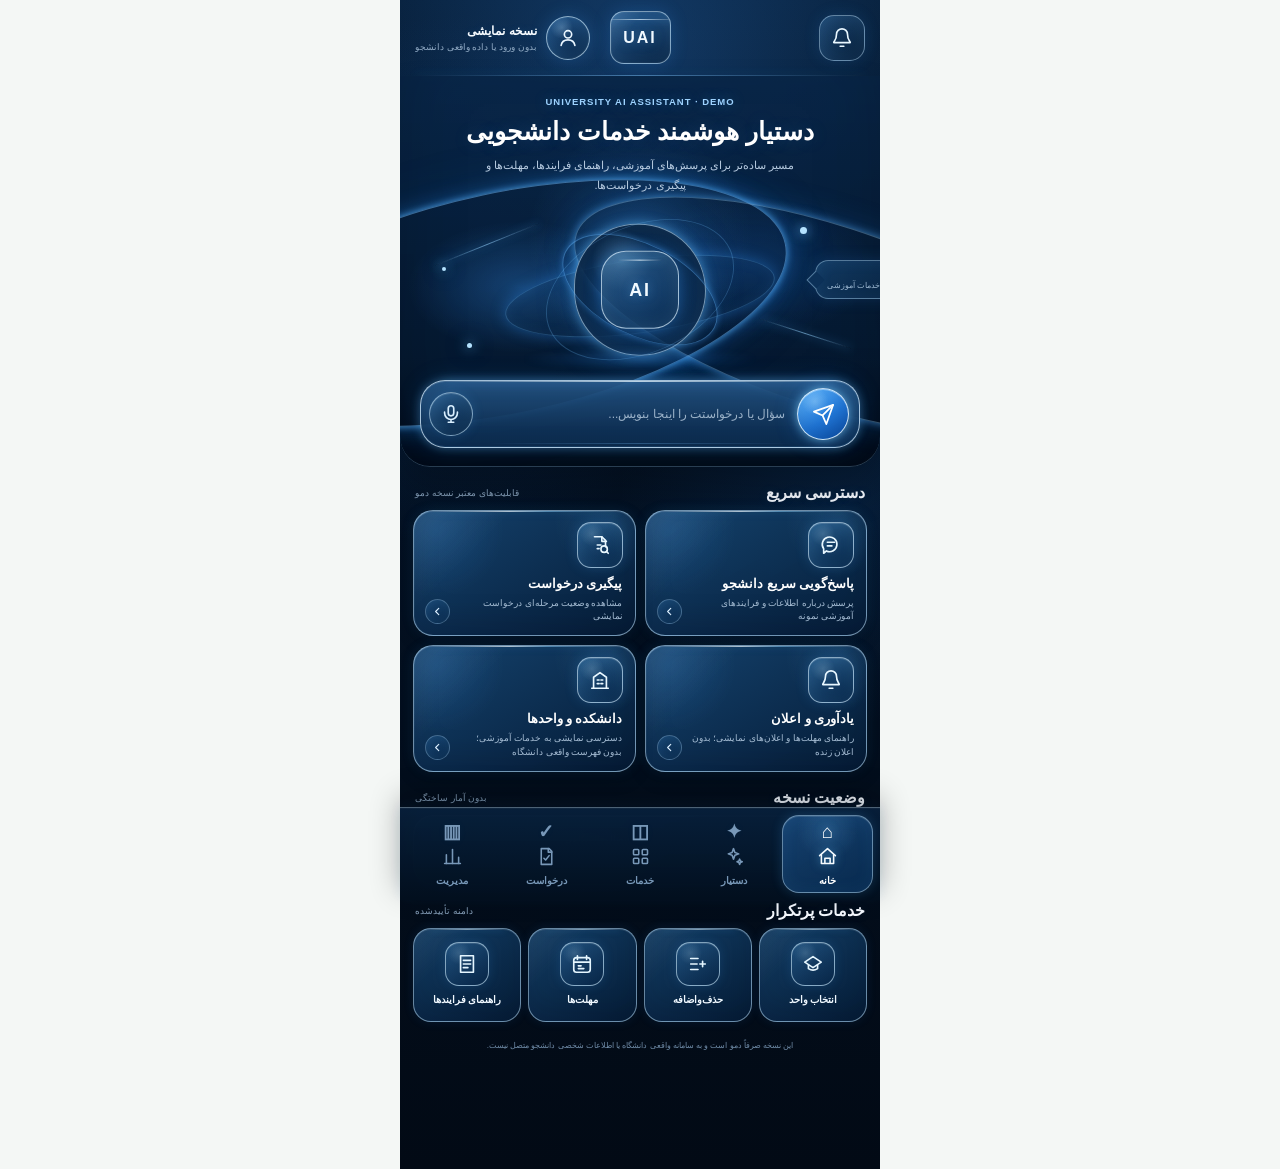
==== commit 490798dc: "Fix non-Home bottom navigation icon regression" ====
--- a/university-demo/index.html
+++ b/university-demo/index.html
@@ -416,7 +416,9 @@
 }
 
 /* ===== UAI-HOME-R1.2: final visual polish — Home only ===== */
-.nav-svg{display:none}
+.nav-glyph{display:none}
+.nav-svg{width:24px;height:24px;margin:0 auto 4px;display:grid;place-items:center;color:inherit}
+.nav-svg svg{width:21px;height:21px;stroke:currentColor;fill:none;stroke-width:1.8;stroke-linecap:round;stroke-linejoin:round;vector-effect:non-scaling-stroke}
 .app.home-view .home-avatar svg,
 .app.home-view .home-bell svg,
 .app.home-view .home-mic svg,
@@ -559,10 +561,8 @@
     0 -2px 13px rgba(47,147,247,.08)
 }
 .app.home-view .nav{min-height:57px;border-radius:17px;padding:6px 3px;color:#7898b8;font-size:9.5px}
-.app.home-view .nav-glyph{display:none}
-.app.home-view .nav-svg{
-  width:24px;height:24px;margin:0 auto 4px;display:grid;place-items:center;color:inherit
-}
+
+
 .app.home-view .nav-svg svg{width:21px;height:21px}
 .app.home-view .nav.active{
   color:#fff;
@@ -702,8 +702,8 @@
 </section>
 
 <section id="management" class="screen">
-<h2 class="page-title">نمای مدیریتی آزمایشی</h2><p class="page-sub">اعداد ساختگی‌اند و فقط قابلیت سنجش را نشان می‌دهند.</p><div class="notice">این اعداد نتیجه واقعی دانشگاه نیستند.</div>
-<div class="metric-grid"><div class="metric"><strong>۱:۴۰</strong><span>میانگین زمان پاسخ نمونه</span></div><div class="metric"><strong>۳۱٪</strong><span>کاهش نمونه‌ای پیگیری تکراری</span></div><div class="metric"><strong>۸۷٪</strong><span>پاسخ در اولین مراجعه</span></div><div class="metric"><strong>۲۴</strong><span>درخواست باز نمونه</span></div></div>
+<h2 class="page-title">نمای مدیریتی آزمایشی</h2><p class="page-sub">شاخص‌های این بخش در اجرای پایلوت با داده واقعی اندازه‌گیری می‌شوند.</p><div class="notice">در نسخه دمو هیچ آمار واقعی دانشگاه نمایش داده نمی‌شود.</div>
+<div class="metric-grid"><div class="metric"><strong>زمان پاسخ‌گویی</strong><span>در پایلوت اندازه‌گیری می‌شود</span></div><div class="metric"><strong>پیگیری‌های تکراری</strong><span>در پایلوت اندازه‌گیری می‌شود</span></div><div class="metric"><strong>پاسخ در اولین مراجعه</strong><span>در پایلوت اندازه‌گیری می‌شود</span></div><div class="metric"><strong>درخواست‌های باز</strong><span>پس از اتصال به داده واقعی قابل اندازه‌گیری است</span></div></div>
 <div class="section-head"><h2>هدف اجرای آزمایشی</h2></div><div class="card" style="font-size:12px;line-height:2;color:var(--muted)">سنجش کاهش زمان پاسخ‌گویی، کاهش مراجعات و پیگیری‌های تکراری، و میزان استفاده دانشجو از یک مسیر واحد برای اطلاعات آموزشی.</div>
 </section>
 </main>
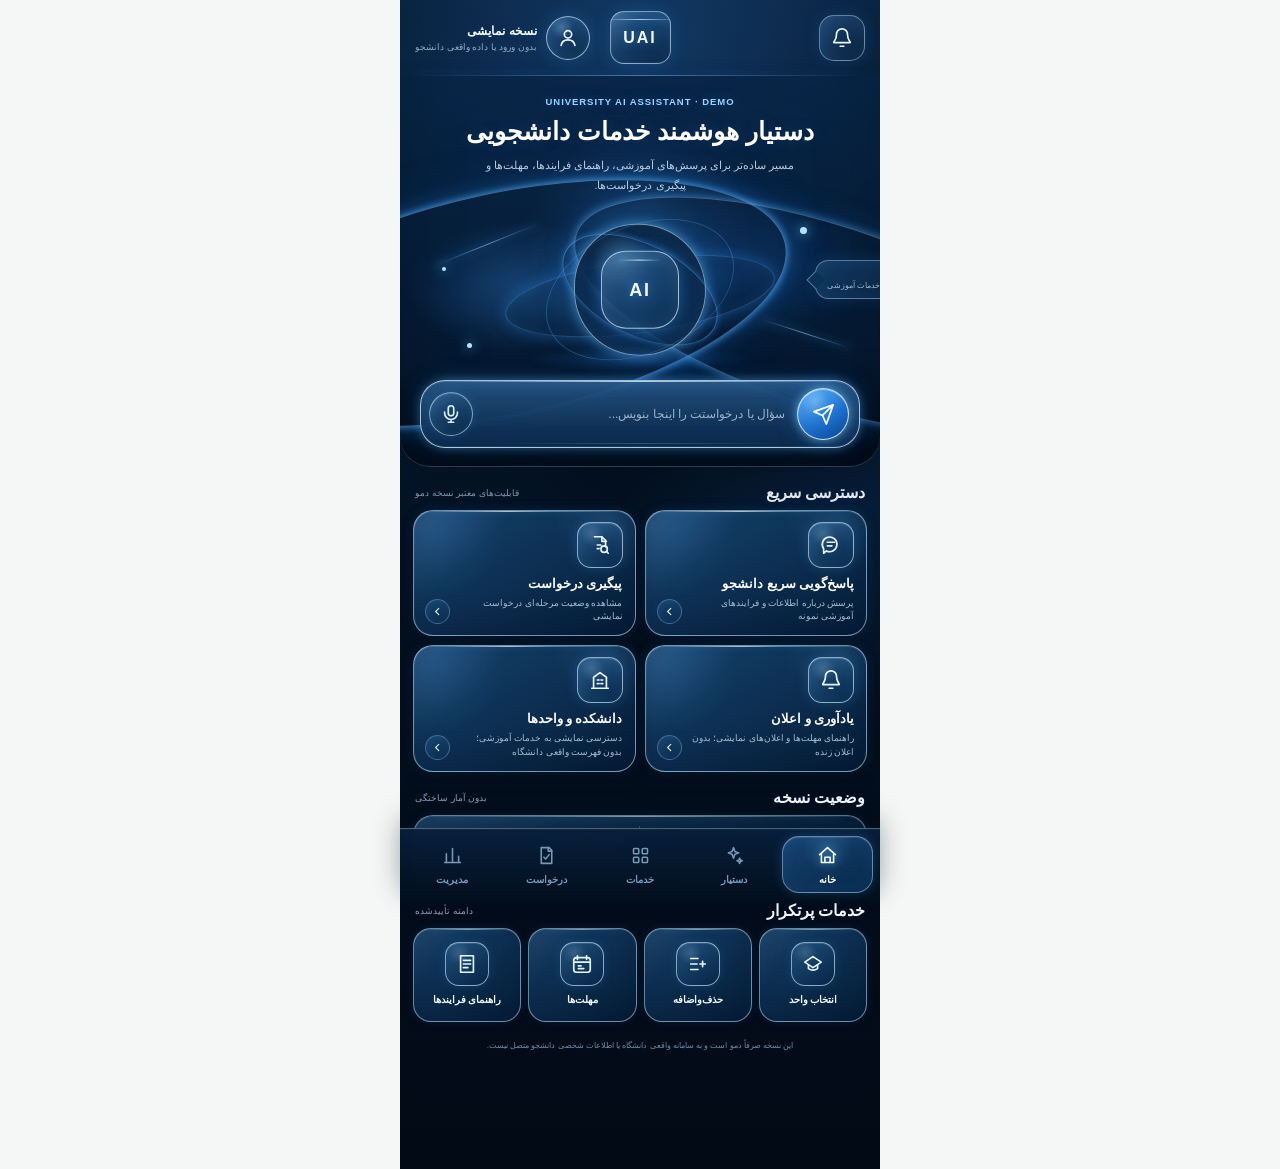
==== commit 48f84da4: "Fix nav glyph CSS specificity" ====
--- a/university-demo/index.html
+++ b/university-demo/index.html
@@ -416,7 +416,7 @@
 }
 
 /* ===== UAI-HOME-R1.2: final visual polish — Home only ===== */
-.nav-glyph{display:none}
+.nav .nav-glyph{display:none}
 .nav-svg{width:24px;height:24px;margin:0 auto 4px;display:grid;place-items:center;color:inherit}
 .nav-svg svg{width:21px;height:21px;stroke:currentColor;fill:none;stroke-width:1.8;stroke-linecap:round;stroke-linejoin:round;vector-effect:non-scaling-stroke}
 .app.home-view .home-avatar svg,
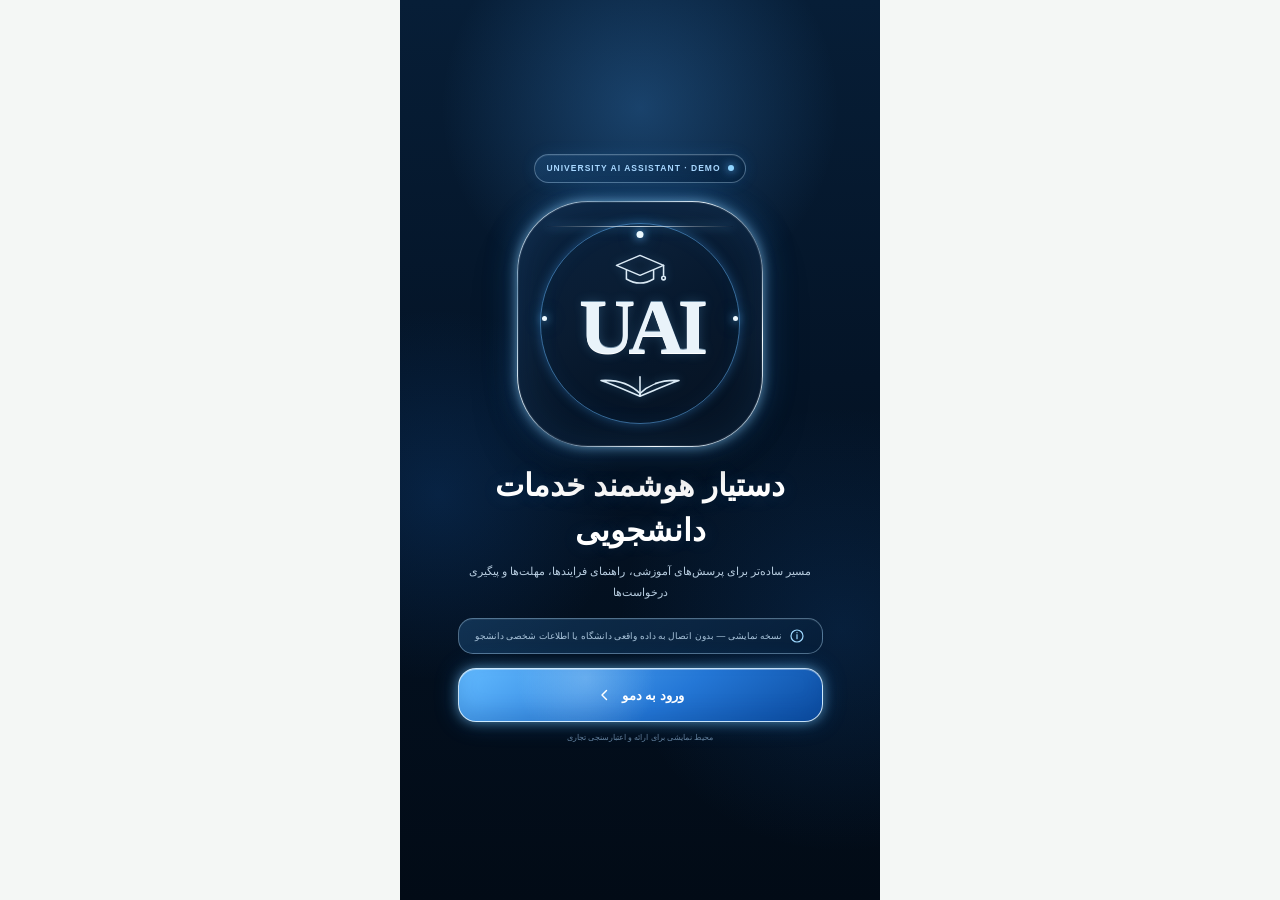
==== commit dd4955da: "Add Intro showcase screen before Home" ====
--- a/university-demo/index.html
+++ b/university-demo/index.html
@@ -586,10 +586,381 @@
   .app.home-view .home-service span:last-child{font-size:8.8px}
 }
 
+
+/* ===== UAI-ASSISTANT-R1 — isolated preview only ===== */
+.app.assistant-view{
+  --a0:#020a15;--a1:#04172c;--a2:#082945;--at:#f6fbff;--am:#9fb8d1;--ab:#57b8ff;
+  background:radial-gradient(circle at 50% 0,rgba(66,157,248,.22),transparent 26%),linear-gradient(180deg,var(--a2),var(--a1) 32%,var(--a0));
+  color:var(--at)
+}
+.app.assistant-view>.top{display:none}
+#assistant.assistant-r1{padding:0 13px 24px;min-height:calc(100vh - 80px);overflow-x:hidden;color:var(--at)}
+.assistant-top{direction:ltr;position:relative;display:grid;grid-template-columns:minmax(0,1fr) auto minmax(0,1fr);align-items:center;gap:9px;padding:calc(11px + env(safe-area-inset-top)) 2px 12px}
+.assistant-top:after{content:"";position:absolute;left:2px;right:2px;bottom:0;height:1px;background:linear-gradient(90deg,transparent,rgba(125,201,255,.5),transparent);box-shadow:0 0 9px rgba(74,171,255,.3)}
+.assistant-demo{direction:rtl;display:flex;align-items:center;gap:8px;justify-self:start;min-width:0}.assistant-demo-copy{text-align:right;min-width:0}
+.assistant-demo-copy b{display:block;font-size:11.5px}.assistant-demo-copy span{display:block;margin-top:2px;color:#8ca8c3;font-size:8.5px;white-space:nowrap}
+.assistant-avatar,.assistant-mark,.assistant-lang,.assistant-q-icon,.assistant-mic,.assistant-send{
+  border:1px solid rgba(201,234,255,.56);background:linear-gradient(145deg,rgba(73,157,232,.27),rgba(7,35,66,.92));
+  box-shadow:inset 0 1px 0 rgba(255,255,255,.11),0 0 14px rgba(59,160,255,.16)
+}
+.assistant-avatar{width:43px;height:43px;border-radius:50%;display:grid;place-items:center;color:#eaf7ff}
+.assistant-avatar svg,.assistant-notice svg,.assistant-visual svg,.assistant-q-icon svg,.assistant-mic svg,.assistant-send svg{width:22px;height:22px;stroke:currentColor;fill:none;stroke-width:1.8;stroke-linecap:round;stroke-linejoin:round}
+.assistant-mark{width:58px;height:50px;border-radius:14px;display:grid;place-items:center;position:relative;overflow:hidden}
+.assistant-mark:before{content:"";position:absolute;left:10px;right:10px;top:7px;height:1px;background:linear-gradient(90deg,transparent,#e7f6ff,transparent);box-shadow:0 0 8px #62bdff}
+.assistant-mark strong{font-size:15px;letter-spacing:.12em;text-shadow:0 0 10px rgba(111,197,255,.36)}
+.assistant-lang{justify-self:end;width:106px;height:42px;border-radius:18px;padding:3px;display:grid;grid-template-columns:1fr 1fr;gap:3px;direction:ltr}
+.assistant-lang button{border:0;border-radius:14px;background:transparent;color:#91abc5;font-size:11px;font-weight:850}.assistant-lang button.active{color:#fff;background:linear-gradient(145deg,#58b7fa,#216ac8);box-shadow:0 0 11px rgba(78,178,255,.34)}
+.assistant-head{text-align:center;padding:16px 7px 9px}.assistant-head h1{font-size:24px;line-height:1.45;margin:0 0 5px;color:#fff}.assistant-head p{font-size:10.8px;line-height:1.85;margin:0 auto;color:#aabfd4;max-width:355px}
+.assistant-notice{display:flex;align-items:center;gap:8px;margin:2px 0 12px;padding:9px 11px;border-radius:15px;border:1px solid rgba(184,225,255,.43);background:linear-gradient(145deg,rgba(25,68,109,.78),rgba(7,32,60,.9));color:#bad0e3;font-size:9px;line-height:1.65}.assistant-notice svg{width:17px;height:17px;flex:none;color:#9ed9ff}
+.assistant-intro{position:relative;overflow:hidden;display:grid;grid-template-columns:108px minmax(0,1fr);gap:10px;align-items:center;min-height:138px;padding:12px;border-radius:22px;border:1px solid rgba(190,229,255,.5);background:radial-gradient(circle at 14% 50%,rgba(57,164,255,.22),transparent 30%),linear-gradient(145deg,rgba(21,68,110,.92),rgba(5,29,56,.97));box-shadow:inset 0 1px 0 rgba(255,255,255,.1),0 8px 22px rgba(0,0,0,.16)}
+.assistant-intro:before{content:"";position:absolute;width:245px;height:82px;left:-78px;bottom:8px;border:1px solid rgba(107,192,255,.4);border-radius:50%;transform:rotate(-12deg);box-shadow:0 0 10px rgba(72,171,255,.34)}
+.assistant-visual{position:relative;z-index:1;width:96px;height:96px;border-radius:30px;display:grid;place-items:center;color:#e1f5ff;border:1px solid rgba(216,240,255,.7);background:radial-gradient(circle at 38% 27%,rgba(189,231,255,.26),transparent 24%),linear-gradient(145deg,rgba(67,156,238,.33),rgba(5,31,62,.94));box-shadow:inset 0 0 20px rgba(120,201,255,.12),0 0 13px rgba(95,190,255,.48),0 0 28px rgba(42,141,240,.24)}
+.assistant-visual:before{content:"";position:absolute;inset:-13px;border:1px solid rgba(112,194,255,.32);border-radius:50%;transform:scaleY(.55) rotate(20deg);box-shadow:0 0 8px rgba(63,162,255,.28)}.assistant-visual svg{width:50px;height:50px;stroke-width:1.6}
+.assistant-welcome{position:relative;z-index:1;padding:12px 13px;border-radius:19px 19px 7px 19px;border:1px solid rgba(185,226,255,.47);background:linear-gradient(145deg,rgba(35,96,153,.74),rgba(10,50,91,.84));font-size:11px;line-height:1.85;color:#f3f9ff;white-space:pre-line}
+.assistant-section-head{display:flex;align-items:center;justify-content:space-between;gap:8px;margin:17px 2px 8px}.assistant-section-head h2{font-size:15.5px;margin:0}.assistant-section-head span{font-size:8.5px;color:#829db7}
+.assistant-questions{display:grid;grid-template-columns:repeat(2,minmax(0,1fr));gap:8px}.assistant-question{min-width:0;min-height:82px;border:1px solid rgba(184,225,255,.44);border-radius:18px;padding:9px;text-align:start;color:#eff8ff;background:linear-gradient(150deg,rgba(21,67,109,.93),rgba(6,30,57,.97));box-shadow:inset 0 1px 0 rgba(255,255,255,.08),0 5px 14px rgba(0,0,0,.13);display:grid;grid-template-columns:38px minmax(0,1fr);gap:9px;align-items:center}.assistant-question:active{transform:scale(.985)}
+.assistant-q-icon{width:38px;height:38px;border-radius:13px;display:grid;place-items:center;color:#e7f7ff}.assistant-q-icon svg{width:19px;height:19px}.assistant-question span:last-child{font-size:9.6px;line-height:1.7}
+.assistant-chat-stream{display:flex;flex-direction:column;gap:8px;margin-top:13px}.assistant-message{max-width:86%;padding:10px 12px;border-radius:17px;font-size:10.5px;line-height:1.85;white-space:pre-line;border:1px solid rgba(179,222,255,.32)}.assistant-message.bot{align-self:flex-start;background:linear-gradient(145deg,rgba(19,67,111,.88),rgba(7,36,67,.94));border-bottom-left-radius:6px}.assistant-message.user{align-self:flex-end;background:linear-gradient(145deg,rgba(45,123,201,.88),rgba(19,80,148,.94));border-bottom-right-radius:6px}.assistant-message small{display:block;margin-top:5px;font-size:7.8px;color:#8ba8c3}
+.assistant-inputbar{position:relative;display:grid;grid-template-columns:44px minmax(0,1fr) 52px;gap:7px;align-items:center;margin-top:14px;padding:7px;border-radius:26px;border:1px solid rgba(206,235,255,.7);background:linear-gradient(180deg,rgba(29,75,120,.92),rgba(8,37,69,.97));box-shadow:inset 0 1px 0 rgba(255,255,255,.13),0 0 11px rgba(103,194,255,.28)}
+.assistant-mic,.assistant-send{border-radius:50%;display:grid;place-items:center;padding:0}.assistant-mic{width:42px;height:42px;color:#bdd9ee;opacity:.78}.assistant-mic:disabled{opacity:.78;color:#bdd9ee}.assistant-inputbar input{min-width:0;width:100%;height:46px;border:0;background:transparent;outline:0;color:#fff;padding:0 4px;font-size:11.5px;text-align:start}.assistant-inputbar input::placeholder{color:#91abc4}.assistant-send{width:50px;height:50px;color:#fff;background:linear-gradient(145deg,#63baff,#2076d5 58%,#0b4a9f);box-shadow:inset 0 1px 0 rgba(255,255,255,.32),0 0 10px rgba(132,211,255,.52),0 0 21px rgba(45,145,250,.3)}.assistant-send:active{transform:scale(.96)}
+.assistant-footnote{text-align:center;color:#6786a5;font-size:7.8px;line-height:1.7;padding:12px 8px 1px}
+#assistant[dir="ltr"] .assistant-demo{direction:ltr}#assistant[dir="ltr"] .assistant-demo-copy{text-align:left}#assistant[dir="ltr"] .assistant-welcome{border-radius:19px 19px 19px 7px;text-align:left}#assistant[dir="ltr"] .assistant-question{text-align:left}#assistant[dir="rtl"] .assistant-question{text-align:right}
+.app.assistant-view .bottom{background:linear-gradient(180deg,rgba(7,31,58,.96),rgba(2,15,30,.99));-webkit-backdrop-filter:blur(22px);backdrop-filter:blur(22px);border-top:1px solid rgba(190,228,255,.34);box-shadow:0 -10px 28px rgba(0,0,0,.3),0 -2px 13px rgba(47,147,247,.08);padding:7px 7px calc(7px + env(safe-area-inset-bottom))}
+.app.assistant-view .nav{min-height:57px;border-radius:17px;padding:6px 3px;color:#7898b8;font-size:9.5px}.app.assistant-view .nav.active{color:#fff;border-color:rgba(203,235,255,.45);background:radial-gradient(circle at 50% 18%,rgba(121,203,255,.16),transparent 40%),linear-gradient(145deg,rgba(52,137,220,.36),rgba(9,47,88,.84));box-shadow:inset 0 1px 0 rgba(255,255,255,.12),0 0 12px rgba(71,174,255,.2)}.app.assistant-view .nav.active .nav-svg{color:#f6fbff;filter:drop-shadow(0 0 5px rgba(101,198,255,.56))}
+@media(max-width:410px){.assistant-top{gap:6px}.assistant-lang{width:94px}.assistant-demo-copy span{display:none}.assistant-head h1{font-size:22px}.assistant-intro{grid-template-columns:94px minmax(0,1fr);padding:10px}.assistant-visual{width:86px;height:86px}.assistant-question{grid-template-columns:35px minmax(0,1fr);gap:7px;padding:8px}.assistant-q-icon{width:35px;height:35px}.assistant-question span:last-child{font-size:9.1px}}
+@media(max-width:360px){.assistant-questions{grid-template-columns:1fr}.assistant-intro{grid-template-columns:80px minmax(0,1fr)}.assistant-visual{width:74px;height:74px;border-radius:22px}}
+
+/* ===== UAI-ASSISTANT-R1.1: visual fidelity correction only ===== */
+.app.assistant-view .assistant-top{
+  gap:8px;
+  padding:calc(9px + env(safe-area-inset-top)) 2px 11px;
+}
+.app.assistant-view .assistant-demo{gap:7px}
+.app.assistant-view .assistant-avatar{width:46px;height:46px}
+.app.assistant-view .assistant-mark{width:62px;height:54px}
+.app.assistant-view .assistant-lang{width:110px;height:44px}
+.app.assistant-view .assistant-head{padding:14px 7px 8px}
+.app.assistant-view .assistant-head h1{font-size:25px;margin-bottom:4px}
+.app.assistant-view .assistant-notice{
+  margin:1px 0 11px;
+  padding:8px 11px;
+  border-color:rgba(194,231,255,.53);
+  box-shadow:inset 0 1px 0 rgba(255,255,255,.08),0 0 14px rgba(55,158,255,.12)
+}
+.app.assistant-view .assistant-intro{
+  grid-template-columns:136px minmax(0,1fr);
+  gap:5px;
+  min-height:158px;
+  padding:10px 11px 8px;
+  border-radius:24px;
+  background:
+    radial-gradient(circle at 17% 52%,rgba(67,174,255,.32),transparent 29%),
+    radial-gradient(circle at 52% 0,rgba(89,177,255,.10),transparent 35%),
+    linear-gradient(145deg,rgba(21,68,110,.94),rgba(5,29,56,.98));
+  box-shadow:
+    inset 0 1px 0 rgba(255,255,255,.11),
+    inset 0 -18px 36px rgba(0,9,23,.13),
+    0 9px 23px rgba(0,0,0,.18),
+    0 0 15px rgba(52,153,250,.13)
+}
+.app.assistant-view .assistant-intro:before{
+  width:300px;height:94px;left:-90px;bottom:5px;
+  border-color:rgba(122,203,255,.50);
+  box-shadow:0 0 10px rgba(78,178,255,.58),0 0 28px rgba(50,153,255,.22)
+}
+.app.assistant-view .assistant-intro:after{
+  content:"";position:absolute;left:20px;bottom:7px;width:146px;height:26px;border-radius:50%;
+  background:radial-gradient(ellipse,rgba(74,174,255,.32),transparent 68%);filter:blur(3px)
+}
+.app.assistant-view .assistant-visual{
+  width:128px;height:126px;border-radius:36px 36px 30px 30px;
+  align-self:end;
+  background:
+    radial-gradient(circle at 39% 24%,rgba(214,242,255,.34),transparent 22%),
+    radial-gradient(circle at 50% 60%,rgba(53,145,230,.24),transparent 44%),
+    linear-gradient(145deg,rgba(72,164,245,.38),rgba(4,28,58,.96));
+  border-color:rgba(224,244,255,.82);
+  box-shadow:
+    inset 0 0 0 1px rgba(255,255,255,.035),
+    inset 0 0 28px rgba(129,207,255,.16),
+    0 0 13px rgba(121,210,255,.75),
+    0 0 34px rgba(44,147,250,.38)
+}
+.app.assistant-view .assistant-visual:before{
+  inset:-19px;
+  transform:scaleY(.52) rotate(18deg);
+  border-color:rgba(115,198,255,.50);
+  box-shadow:0 0 10px rgba(76,174,255,.66),0 0 25px rgba(47,145,247,.22)
+}
+.app.assistant-view .assistant-visual:after{
+  content:"";position:absolute;inset:-30px;border-radius:50%;pointer-events:none;
+  border:1px solid rgba(126,204,255,.25);transform:scaleY(.66) rotate(-19deg)
+}
+.app.assistant-view .assistant-visual svg{
+  width:78px;height:78px;stroke-width:1.65;
+  filter:drop-shadow(0 0 6px rgba(107,207,255,.48))
+}
+.app.assistant-view .assistant-welcome{
+  align-self:center;
+  margin-inline-start:-4px;
+  padding:11px 12px;
+  border-radius:21px 21px 7px 21px;
+  font-size:10.6px;
+  line-height:1.78;
+  background:
+    linear-gradient(135deg,rgba(255,255,255,.055),transparent 29%),
+    linear-gradient(145deg,rgba(37,101,162,.82),rgba(9,49,91,.91));
+  border-color:rgba(199,234,255,.62);
+  box-shadow:
+    inset 0 1px 0 rgba(255,255,255,.10),
+    inset 0 0 18px rgba(116,198,255,.07),
+    0 0 13px rgba(64,162,255,.16)
+}
+.app.assistant-view .assistant-welcome:before{
+  content:"";position:absolute;left:-8px;top:50%;width:14px;height:14px;
+  transform:translateY(-50%) rotate(45deg);
+  background:#0d3c6b;
+  border-left:1px solid rgba(199,234,255,.62);
+  border-bottom:1px solid rgba(199,234,255,.62)
+}
+.app.assistant-view .assistant-section-head{margin:14px 2px 7px}
+.app.assistant-view .assistant-questions{gap:7px}
+.app.assistant-view .assistant-question{
+  min-height:70px;
+  padding:7px 8px;
+  border-radius:17px;
+  grid-template-columns:36px minmax(0,1fr);
+  gap:7px;
+  border-color:rgba(191,229,255,.52);
+  background:
+    linear-gradient(135deg,rgba(255,255,255,.065),transparent 30%),
+    linear-gradient(150deg,rgba(23,73,118,.96),rgba(6,31,59,.98));
+  box-shadow:
+    inset 0 1px 0 rgba(255,255,255,.10),
+    inset 0 -10px 18px rgba(0,10,25,.09),
+    0 4px 12px rgba(0,0,0,.13),
+    0 0 10px rgba(52,151,247,.08)
+}
+.app.assistant-view .assistant-q-icon{
+  width:36px;height:36px;border-radius:12px;
+  border-color:rgba(210,238,255,.66);
+  background:linear-gradient(145deg,rgba(94,184,251,.30),rgba(7,39,75,.84))
+}
+.app.assistant-view .assistant-question span:last-child{font-size:9.4px;line-height:1.55}
+.app.assistant-view .assistant-chat-stream{
+  gap:7px;
+  margin-top:12px;
+  padding:0 2px;
+}
+.app.assistant-view .assistant-message{
+  max-width:88%;
+  padding:9px 11px;
+  border-radius:18px;
+  font-size:10.3px;
+  line-height:1.75;
+  box-shadow:inset 0 1px 0 rgba(255,255,255,.07),0 4px 12px rgba(0,0,0,.12)
+}
+.app.assistant-view .assistant-message.user{
+  background:linear-gradient(145deg,rgba(49,136,223,.94),rgba(19,82,153,.97));
+  border-color:rgba(173,220,255,.60)
+}
+.app.assistant-view .assistant-message.bot{
+  background:linear-gradient(145deg,rgba(24,75,122,.94),rgba(7,38,71,.98));
+  border-color:rgba(176,221,255,.42)
+}
+.app.assistant-view .assistant-inputbar{
+  direction:ltr;
+  margin-top:12px;
+  grid-template-columns:44px minmax(0,1fr) 52px;
+  gap:7px;
+  padding:7px 8px;
+  border-radius:27px;
+  border-color:rgba(215,239,255,.78);
+  background:linear-gradient(180deg,rgba(33,83,132,.95),rgba(8,38,71,.98));
+  box-shadow:
+    inset 0 1px 0 rgba(255,255,255,.15),
+    inset 0 0 24px rgba(111,194,255,.08),
+    0 0 11px rgba(113,201,255,.40),
+    0 0 25px rgba(44,143,243,.20)
+}
+#assistant[dir="rtl"] .assistant-inputbar input{direction:rtl;text-align:right}
+#assistant[dir="ltr"] .assistant-inputbar input{direction:ltr;text-align:left}
+#assistant[dir="rtl"] .assistant-welcome:before{left:-8px;right:auto}
+#assistant[dir="ltr"] .assistant-welcome{border-radius:21px 21px 21px 7px;margin-inline-start:0;margin-inline-end:-4px}
+#assistant[dir="ltr"] .assistant-welcome:before{
+  left:auto;right:-8px;
+  border-left:0;border-bottom:0;
+  border-right:1px solid rgba(199,234,255,.62);
+  border-top:1px solid rgba(199,234,255,.62)
+}
+@media(max-width:410px){
+  .app.assistant-view .assistant-top{gap:5px}
+  .app.assistant-view .assistant-avatar{width:43px;height:43px}
+  .app.assistant-view .assistant-mark{width:57px;height:50px}
+  .app.assistant-view .assistant-lang{width:96px;height:42px}
+  .app.assistant-view .assistant-intro{grid-template-columns:116px minmax(0,1fr);min-height:148px;padding:9px 9px 7px}
+  .app.assistant-view .assistant-visual{width:110px;height:110px;border-radius:32px}
+  .app.assistant-view .assistant-visual svg{width:67px;height:67px}
+  .app.assistant-view .assistant-welcome{font-size:10px;line-height:1.72;padding:10px 10px}
+  .app.assistant-view .assistant-question{min-height:68px;grid-template-columns:34px minmax(0,1fr);padding:7px}
+  .app.assistant-view .assistant-q-icon{width:34px;height:34px}
+  .app.assistant-view .assistant-question span:last-child{font-size:8.9px}
+}
+
+
+/* ===== UAI-INTRO-R1: University Showcase before Home ===== */
+.app.intro-open{overflow:hidden;height:100dvh}
+.app.intro-open>.bottom{visibility:hidden;pointer-events:none}
+.intro-screen{
+  position:fixed;z-index:60;inset:0;
+  width:min(480px,100%);margin:0 auto;
+  min-height:100svh;height:100dvh;overflow:auto;
+  padding:calc(18px + env(safe-area-inset-top)) 18px calc(20px + env(safe-area-inset-bottom));
+  color:#f7fbff;text-align:center;
+  background:
+    radial-gradient(circle at 50% 12%,rgba(75,167,255,.28),transparent 24%),
+    radial-gradient(circle at 8% 55%,rgba(25,112,214,.18),transparent 28%),
+    radial-gradient(circle at 92% 70%,rgba(29,121,225,.15),transparent 29%),
+    linear-gradient(180deg,#071e37 0%,#041427 42%,#020b16 100%);
+  overscroll-behavior:none
+}
+.intro-screen[hidden]{display:none}
+.intro-shell{
+  width:100%;max-width:420px;min-height:calc(100dvh - 38px - env(safe-area-inset-top) - env(safe-area-inset-bottom));
+  margin:0 auto;display:flex;flex-direction:column;align-items:center;justify-content:center
+}
+.intro-kicker{
+  display:inline-flex;align-items:center;gap:7px;
+  min-height:29px;padding:6px 11px;border-radius:999px;
+  border:1px solid rgba(198,231,255,.34);
+  color:#a9d8ff;font-size:8.5px;font-weight:850;letter-spacing:.12em;
+  background:linear-gradient(145deg,rgba(44,111,174,.28),rgba(5,31,60,.68));
+  box-shadow:inset 0 1px 0 rgba(255,255,255,.07),0 0 15px rgba(53,154,255,.12)
+}
+.intro-kicker:before{
+  content:"";width:6px;height:6px;border-radius:50%;background:#8fd4ff;
+  box-shadow:0 0 8px #62baff,0 0 16px rgba(63,162,255,.65)
+}
+.intro-emblem{
+  position:relative;isolation:isolate;
+  width:clamp(190px,58vw,246px);aspect-ratio:1;
+  margin:18px auto 16px;border:1px solid transparent;border-radius:29%;
+  display:flex;flex-direction:column;align-items:center;justify-content:center;
+  background:
+    linear-gradient(155deg,rgba(9,33,61,.98),rgba(2,13,27,.99)) padding-box,
+    linear-gradient(135deg,#eff9ff 0%,#7397b5 18%,#dcebf5 38%,#5f7d99 58%,#f5fbff 78%,#7091ad 100%) border-box;
+  box-shadow:
+    inset 0 0 0 1px rgba(255,255,255,.08),
+    inset 0 0 44px rgba(65,156,244,.12),
+    0 0 12px rgba(152,217,255,.56),
+    0 0 32px rgba(48,146,245,.34),
+    0 22px 45px rgba(0,0,0,.28)
+}
+.intro-emblem:before{
+  content:"";position:absolute;inset:9%;z-index:-1;border-radius:50%;
+  border:1px solid rgba(103,185,255,.52);
+  box-shadow:0 0 11px rgba(72,168,255,.35),inset 0 0 20px rgba(65,153,241,.06)
+}
+.intro-emblem:after{
+  content:"";position:absolute;left:12%;right:12%;top:10%;height:1px;
+  background:linear-gradient(90deg,transparent,#f3fbff,transparent);
+  box-shadow:0 0 10px #65bdff;opacity:.78
+}
+.intro-cap,.intro-book{
+  position:relative;z-index:1;stroke:#dcebf6;fill:none;stroke-width:1.7;stroke-linecap:round;stroke-linejoin:round;
+  filter:drop-shadow(0 0 5px rgba(105,195,255,.34))
+}
+.intro-cap{width:58px;height:42px;margin-bottom:0}
+.intro-book{width:94px;height:39px;margin-top:-3px}
+.intro-uai{
+  position:relative;z-index:1;margin:-2px 0 -2px;
+  font-family:Georgia,"Times New Roman",serif;
+  font-size:clamp(57px,17vw,78px);font-weight:700;letter-spacing:-.09em;line-height:1;
+  color:#e9f3fa;
+  text-shadow:0 1px 0 #fff,0 -1px 0 #6f8ca4,0 0 12px rgba(119,199,255,.24)
+}
+.intro-spark{position:absolute;width:7px;height:7px;border-radius:50%;background:#eef9ff;box-shadow:0 0 9px #65bdff,0 0 18px rgba(62,161,255,.65)}
+.intro-spark.s1{top:12%;left:50%;transform:translateX(-50%)}
+.intro-spark.s2{top:47%;left:10%;width:5px;height:5px}
+.intro-spark.s3{top:47%;right:10%;width:5px;height:5px}
+.intro-copy{width:100%;max-width:366px}
+.intro-copy h1{
+  margin:0;color:#fff;font-size:clamp(25px,7.4vw,31px);line-height:1.48;
+  text-shadow:0 0 18px rgba(85,176,255,.16)
+}
+.intro-copy p{
+  max-width:348px;margin:7px auto 0;
+  color:#b8cde0;font-size:11px;line-height:1.9
+}
+.intro-notice{
+  width:100%;max-width:365px;margin:15px auto 0;padding:9px 11px;
+  display:flex;align-items:center;justify-content:center;gap:7px;
+  border:1px solid rgba(191,229,255,.39);border-radius:15px;
+  color:#a9c4db;font-size:8.8px;line-height:1.6;
+  background:linear-gradient(145deg,rgba(24,66,106,.65),rgba(6,30,57,.82));
+  box-shadow:inset 0 1px 0 rgba(255,255,255,.06)
+}
+.intro-notice svg{width:16px;height:16px;flex:0 0 auto;stroke:#9fd9ff;fill:none;stroke-width:1.8;stroke-linecap:round;stroke-linejoin:round}
+.intro-enter{
+  width:100%;max-width:365px;min-height:54px;margin:14px auto 0;border-radius:18px;
+  border:1px solid rgba(225,244,255,.86);color:#fff;font-size:13px;font-weight:900;
+  background:
+    radial-gradient(circle at 35% 18%,rgba(215,241,255,.26),transparent 29%),
+    linear-gradient(145deg,#62baff,#2477d6 58%,#0b4b9f);
+  box-shadow:
+    inset 0 1px 0 rgba(255,255,255,.34),
+    inset 0 -10px 18px rgba(4,54,128,.18),
+    0 0 12px rgba(131,211,255,.52),
+    0 0 25px rgba(45,145,250,.30)
+}
+.intro-enter:active{transform:scale(.985)}
+.intro-enter span{display:inline-flex;align-items:center;gap:8px}
+.intro-enter svg{width:18px;height:18px;stroke:currentColor;fill:none;stroke-width:1.9;stroke-linecap:round;stroke-linejoin:round}
+.intro-foot{
+  margin-top:10px;color:#607e9b;font-size:7.8px;line-height:1.6
+}
+@media(max-width:410px){
+  .intro-screen{padding-left:15px;padding-right:15px}
+  .intro-emblem{margin-top:15px;margin-bottom:13px}
+  .intro-notice{margin-top:13px}
+  .intro-enter{margin-top:12px}
+}
+@media(max-height:700px){
+  .intro-shell{justify-content:flex-start}
+  .intro-emblem{width:176px;margin:10px auto}
+  .intro-copy h1{font-size:24px}
+  .intro-copy p{margin-top:4px}
+  .intro-notice{margin-top:10px}
+  .intro-enter{margin-top:10px;min-height:50px}
+}
+
 </style>
 </head>
 <body>
-<div class="app home-view">
+<div class="app home-view intro-open">
+<section id="introShowcase" class="intro-screen" aria-label="معرفی نسخه نمایشی">
+  <div class="intro-shell">
+    <div class="intro-kicker">UNIVERSITY AI ASSISTANT · DEMO</div>
+    <div class="intro-emblem" aria-hidden="true">
+      <span class="intro-spark s1"></span><span class="intro-spark s2"></span><span class="intro-spark s3"></span>
+      <svg class="intro-cap" viewBox="0 0 64 44"><path d="m6 18 26-11 26 11-26 11L6 18Z"/><path d="M17 23v10c10 6 20 6 30 0V23"/><path d="M58 18v11"/><circle cx="58" cy="32" r="2"/></svg>
+      <div class="intro-uai">UAI</div>
+      <svg class="intro-book" viewBox="0 0 100 42"><path d="M50 35C39 24 25 20 8 21c12 4 23 9 42 17V35Z"/><path d="M50 35c11-11 25-15 42-14-12 4-23 9-42 17V35Z"/><path d="M50 35V17"/></svg>
+    </div>
+    <div class="intro-copy">
+      <h1>دستیار هوشمند خدمات دانشجویی</h1>
+      <p>مسیر ساده‌تر برای پرسش‌های آموزشی، راهنمای فرایندها، مهلت‌ها و پیگیری درخواست‌ها</p>
+    </div>
+    <div class="intro-notice">
+      <svg viewBox="0 0 24 24" aria-hidden="true"><circle cx="12" cy="12" r="9"/><path d="M12 10v6M12 7h.01"/></svg>
+      <span>نسخه نمایشی — بدون اتصال به داده واقعی دانشگاه یا اطلاعات شخصی دانشجو</span>
+    </div>
+    <button class="intro-enter" type="button" onclick="enterDemo()" aria-label="ورود به نسخه نمایشی">
+      <span>ورود به دمو <svg viewBox="0 0 24 24" aria-hidden="true"><path d="m14 6-6 6 6 6"/></svg></span>
+    </button>
+    <div class="intro-foot">محیط نمایشی برای ارائه و اعتبارسنجی تجاری</div>
+  </div>
+</section>
 <header class="top">
 <div class="brand"><img class="logo" src="/favicon.svg" alt="PS"><div><div class="brand-title">دستیار هوشمند خدمات دانشجویی</div><div class="brand-sub">شرکت سزاوار پیشگامان فناوری نوین</div></div></div>
 <div class="demo-badge">نسخه نمایشی</div>
@@ -675,11 +1046,26 @@
 <div class="home-footnote">این نسخه صرفاً دمو است و به سامانه واقعی دانشگاه یا اطلاعات شخصی دانشجو متصل نیست.</div>
 </section>
 
-<section id="assistant" class="screen">
-<h2 class="page-title">دستیار هوشمند دانشجو</h2><p class="page-sub">پاسخ‌ها در این دمو فقط از محتوای نمونه و تأییدشده داخلی تولید می‌شوند.</p><div class="notice">بدون اتصال به اطلاعات شخصی دانشجو.</div>
-<div id="chat" class="chat-box"><div class="msg bot">سلام. درباره انتخاب واحد، حذف‌و‌اضافه، مدارک، امتحانات یا فرایندهای آموزشی سؤال بپرسید.<span class="source">منبع: پایگاه دانش نمایشی دانشگاه</span></div></div>
-<div class="chips"><button class="chip" onclick="ask('حذف‌و‌اضافه تا چه زمانی است؟')">مهلت حذف‌و‌اضافه</button><button class="chip" onclick="ask('برای انتخاب واحد از کجا شروع کنم؟')">انتخاب واحد</button><button class="chip" onclick="ask('برای تکمیل مدارک چه کار کنم؟')">تکمیل مدارک</button></div>
-<div class="chat-input"><input id="q" placeholder="مثلاً: انتخاب واحد از کجا انجام می‌شود؟"><button class="send" onclick="sendInput()">➤</button></div>
+<section id="assistant" class="screen assistant-r1" dir="rtl" lang="fa">
+<div class="assistant-top">
+  <div class="assistant-demo"><div class="assistant-avatar" aria-hidden="true"><svg viewBox="0 0 24 24"><path d="M12 12a4 4 0 1 0 0-8 4 4 0 0 0 0 8Z"/><path d="M4.5 20c.7-4 3.2-6 7.5-6s6.8 2 7.5 6"/></svg></div><div class="assistant-demo-copy"><b id="assistantDemoLabel">نسخه نمایشی</b><span id="assistantDemoSub">بدون داده واقعی دانشجو</span></div></div>
+  <div class="assistant-mark" aria-label="University AI Assistant"><strong>UAI</strong></div>
+  <div class="assistant-lang" aria-label="Language selector"><button id="langFa" type="button" onclick="setLanguage('fa')" aria-pressed="true">FA</button><button id="langEn" type="button" onclick="setLanguage('en')" aria-pressed="false">EN</button></div>
+</div>
+<div class="assistant-head"><h1 id="assistantTitle">دستیار هوشمند دانشجو</h1><p id="assistantSubtitle">برای پرسش‌های آموزشی، راهنمای فرایندها، مهلت‌ها و پیگیری درخواست‌ها.</p></div>
+<div class="assistant-notice"><svg viewBox="0 0 24 24" aria-hidden="true"><circle cx="12" cy="12" r="9"/><path d="M12 10v6M12 7h.01"/></svg><span id="assistantNotice">نسخه نمایشی — بدون اتصال به داده واقعی دانشگاه یا اطلاعات شخصی دانشجو</span></div>
+<div class="assistant-intro"><div class="assistant-visual" aria-hidden="true"><svg viewBox="0 0 80 80"><path d="M21 31c0-11 8-19 19-19s19 8 19 19v10c0 10-8 18-19 18S21 51 21 41Z"/><path d="M18 35h3M59 35h3"/><path d="M31 36c2-3 5-3 7 0M42 36c2-3 5-3 7 0M31 45c5 6 13 6 18 0"/><path d="M40 12V6M36 6h8"/><path d="M18 69c4-9 12-13 22-13s18 4 22 13"/><path d="M27 59v8M53 59v8"/></svg></div><div id="assistantWelcome" class="assistant-welcome">سلام!
+من دستیار هوشمند نسخه دمو هستم.
+می‌تونی درباره خدمات و فرایندهای آموزشی نمونه سؤال بپرسی.</div></div>
+<div class="assistant-section-head"><h2 id="assistantSuggestionsTitle">پیشنهادهایی برای شروع</h2><span id="assistantSuggestionMeta">پرسش‌های نمونه</span></div>
+<div id="assistantQuestions" class="assistant-questions"></div>
+<div id="assistantChat" class="assistant-chat-stream" aria-live="polite"></div>
+<div class="assistant-inputbar">
+  <button class="assistant-mic" type="button" disabled id="assistantMic" aria-label="میکروفون در نسخه دمو غیرفعال است"><svg viewBox="0 0 24 24" aria-hidden="true"><path d="M12 3a3 3 0 0 0-3 3v5a3 3 0 0 0 6 0V6a3 3 0 0 0-3-3Z"/><path d="M5 10v1a7 7 0 0 0 14 0v-1M12 18v3M9 21h6"/></svg></button>
+  <input id="assistantQ" autocomplete="off" inputmode="text" aria-label="سؤال از دستیار هوشمند" placeholder="سؤال یا درخواستت را اینجا بنویس...">
+  <button class="assistant-send" type="button" onclick="sendAssistantInput()" id="assistantSend" aria-label="ارسال سؤال"><svg viewBox="0 0 24 24" aria-hidden="true"><path d="m22 2-7 20-4-9-9-4 20-7Z"/><path d="M22 2 11 13"/></svg></button>
+</div>
+<div id="assistantFootnote" class="assistant-footnote">پاسخ‌های این صفحه نمایشی و بدون اتصال به سامانه واقعی دانشگاه هستند.</div>
 </section>
 
 <section id="services" class="screen">
@@ -717,21 +1103,30 @@
 </div>
 <div id="modal" class="modal" onclick="hideModal(event)"><div class="sheet"><h3>هدف این نسخه</h3><p>این دمو برای نشان‌دادن یک اجرای آزمایشی محدود ساخته شده است: پاسخ‌گویی، خدمات آموزشی، مهلت‌ها و پیگیری درخواست. هیچ اتصال واقعی یا داده شخصی در آن وجود ندارد.</p><button class="btn" onclick="hideModal()">متوجه شدم</button></div></div>
 <script>
-const answers={
-'حذف‌و‌اضافه تا چه زمانی است؟':'در این نسخه نمایشی، پایان حذف‌و‌اضافه ۲۵ شهریور در نظر گرفته شده است. در نسخه واقعی، تاریخ دقیق از تقویم مورد تأیید دانشگاه نمایش داده می‌شود.',
-'برای انتخاب واحد از کجا شروع کنم؟':'ورود به سامانه آموزشی دانشگاه، بررسی پیش‌نیازها، انتخاب دروس و ثبت نهایی.',
-'برای تکمیل مدارک چه کار کنم؟':'فهرست مدارک موردنیاز نمایش داده می‌شود و وضعیت کامل یا دارای نقص قابل مشاهده است.'
+const assistantI18n={
+fa:{dir:'rtl',demoLabel:'نسخه نمایشی',demoSub:'بدون داده واقعی دانشجو',title:'دستیار هوشمند دانشجو',subtitle:'برای پرسش‌های آموزشی، راهنمای فرایندها، مهلت‌ها و پیگیری درخواست‌ها.',notice:'نسخه نمایشی — بدون اتصال به داده واقعی دانشگاه یا اطلاعات شخصی دانشجو',welcome:'سلام!\nمن دستیار هوشمند نسخه دمو هستم.\nمی‌تونی درباره خدمات و فرایندهای آموزشی نمونه سؤال بپرسی.',suggestionsTitle:'پیشنهادهایی برای شروع',suggestionMeta:'پرسش‌های نمونه',initialUser:'برای انتخاب واحد از کجا شروع کنم؟',initialAssistant:'برای انتخاب واحد، ابتدا پیش‌نیازها و شرایط درس بررسی می‌شود، سپس دروس انتخاب و ثبت نهایی می‌شوند. جزئیات واقعی فقط بر اساس اطلاعات مورد تأیید دانشگاه ارائه می‌شود.',questions:['برای انتخاب واحد از کجا شروع کنم؟','مراحل حذف‌و‌اضافه چگونه است؟','برای تکمیل مدارک چه کار کنم؟','چطور وضعیت یک درخواست را پیگیری کنم؟'],answers:['در نسخه دمو، انتخاب واحد به‌صورت یک راهنمای نمونه نمایش داده می‌شود: بررسی راهنما و پیش‌نیازهای اعلام‌شده، انتخاب درس و ثبت نهایی. جزئیات واقعی فقط با اطلاعات تأییدشده دانشگاه قابل ارائه است.','در این دمو، فرایند حذف‌و‌اضافه به‌صورت راهنمای مرحله‌ای نمایش داده می‌شود. زمان‌بندی و قوانین واقعی تنها پس از تأیید دانشگاه قابل ارائه است.','در نسخه دمو می‌توان نمونه فهرست مدارک و وضعیت «کامل» یا «نیازمند تکمیل» را نمایش داد. هیچ مدرک واقعی دانشجو یا دانشگاه به این دمو متصل نیست.','در نسخه دمو، وضعیت یک درخواست نمونه می‌تواند مرحله‌به‌مرحله نمایش داده شود. هیچ درخواست واقعی دانشجو به این دمو متصل نیست.'],fallback:'این نسخه پاسخ زنده یا اتصال به سامانه دانشگاه ندارد. پاسخ دقیق فقط با محتوای تأییدشده دانشگاه قابل ارائه است.',placeholder:'سؤال یا درخواستت را اینجا بنویس...',micLabel:'میکروفون در نسخه دمو غیرفعال است',sendLabel:'ارسال سؤال',demoAnswer:'پاسخ نمایشی',footnote:'پاسخ‌های این صفحه نمایشی و بدون اتصال به سامانه واقعی دانشگاه هستند.'},
+en:{dir:'ltr',demoLabel:'Demo version',demoSub:'No real student data',title:'Student AI Assistant',subtitle:'Guidance for academic questions, processes, deadlines, and request tracking.',notice:'Demo version — no connection to real university or personal student data',welcome:'Hello!\nI’m the AI assistant for this demo.\nYou can ask about sample academic services and processes.',suggestionsTitle:'Suggestions to get started',suggestionMeta:'Sample questions',initialUser:'How do I start course registration?',initialAssistant:'To start course registration, prerequisites and course requirements are reviewed first, then courses are selected and the final registration is submitted. Real details are provided only from university-approved information.',questions:['How do I start course registration?','How does the add/drop process work?','How do I complete required documents?','How can I track a request?'],answers:['In this demo, course registration is shown as a sample guidance flow: review the available guidance and stated prerequisites, choose courses, and complete the final submission. Real details require university-approved information.','In this demo, add/drop is presented as a step-by-step sample process. Real timing and rules can only be shown after university approval.','The demo can show a sample document checklist and a complete or needs-completion state. No real student or university documents are connected.','The demo can show a sample request moving through clear stages. No real student request is connected to this demo.'],fallback:'This demo has no live AI or university-system connection. A precise answer would require university-approved content.',placeholder:'Type your question or request...',micLabel:'Microphone is disabled in this demo',sendLabel:'Send question',demoAnswer:'Demo response',footnote:'Responses on this page are demonstrative and are not connected to a real university system.'}
 };
-function go(id){document.querySelectorAll('.screen').forEach(s=>s.classList.remove('active'));document.getElementById(id).classList.add('active');document.querySelector('.app').classList.toggle('home-view',id==='home');document.querySelectorAll('.nav').forEach(n=>n.classList.toggle('active',n.dataset.target===id));window.scrollTo({top:0,behavior:'smooth'})}
+let assistantLanguage='fa';
+function readLanguagePreference(){try{const v=localStorage.getItem('uai-language');return v==='en'?'en':v==='fa'?'fa':'fa'}catch(e){return 'fa'}}
+function writeLanguagePreference(lang){try{localStorage.setItem('uai-language',lang)}catch(e){}}
+function setLanguage(lang,persist=true){
+ const next=lang==='en'?'en':'fa',t=assistantI18n[next],root=document.getElementById('assistant');assistantLanguage=next;root.lang=next;root.dir=t.dir;
+ assistantDemoLabel.textContent=t.demoLabel;assistantDemoSub.textContent=t.demoSub;assistantTitle.textContent=t.title;assistantSubtitle.textContent=t.subtitle;assistantNotice.textContent=t.notice;assistantWelcome.textContent=t.welcome;assistantSuggestionsTitle.textContent=t.suggestionsTitle;assistantSuggestionMeta.textContent=t.suggestionMeta;assistantQ.placeholder=t.placeholder;assistantMic.setAttribute('aria-label',t.micLabel);assistantSend.setAttribute('aria-label',t.sendLabel);assistantFootnote.textContent=t.footnote;
+ langFa.classList.toggle('active',next==='fa');langEn.classList.toggle('active',next==='en');langFa.setAttribute('aria-pressed',String(next==='fa'));langEn.setAttribute('aria-pressed',String(next==='en'));renderAssistantQuestions();renderInitialChat();if(persist)writeLanguagePreference(next)
+}
+function questionIcon(i){const a=['<svg viewBox="0 0 24 24"><path d="m3 10 9-6 9 6-9 6-9-6Z"/><path d="M7 13v4c3 2 7 2 10 0v-4"/></svg>','<svg viewBox="0 0 24 24"><rect x="3" y="5" width="18" height="16" rx="3"/><path d="M7 3v4M17 3v4M3 10h18M8 14h3M8 17h6"/></svg>','<svg viewBox="0 0 24 24"><path d="M6 3h9l3 3v15H6Z"/><path d="M14 3v4h4M9 12h6M9 16h4"/></svg>','<svg viewBox="0 0 24 24"><path d="M6 3h8l4 4v7"/><path d="M14 3v5h5"/><circle cx="16.5" cy="16.5" r="3.5"/><path d="m19 19 2 2"/></svg>'];return a[i]||a[0]}
+function renderAssistantQuestions(){const host=assistantQuestions,t=assistantI18n[assistantLanguage];host.innerHTML='';t.questions.forEach((q,i)=>{const b=document.createElement('button');b.type='button';b.className='assistant-question';b.innerHTML='<span class="assistant-q-icon" aria-hidden="true">'+questionIcon(i)+'</span><span></span>';b.querySelector('span:last-child').textContent=q;b.addEventListener('click',()=>askAssistant(i));host.appendChild(b)})}
+function renderInitialChat(){const t=assistantI18n[assistantLanguage];assistantChat.innerHTML='';const u=document.createElement('div');u.className='assistant-message user';const ub=document.createElement('div');ub.textContent=t.initialUser;u.appendChild(ub);assistantChat.appendChild(u);const b=document.createElement('div');b.className='assistant-message bot';const bb=document.createElement('div');bb.textContent=t.initialAssistant;b.appendChild(bb);const note=document.createElement('small');note.textContent=t.demoAnswer;b.appendChild(note);assistantChat.appendChild(b)}
+function addAssistantMessage(text,type){const t=assistantI18n[assistantLanguage],d=document.createElement('div');d.className='assistant-message '+type;const body=document.createElement('div');body.textContent=text;d.appendChild(body);if(type==='bot'){const note=document.createElement('small');note.textContent=t.demoAnswer;d.appendChild(note)}assistantChat.appendChild(d);d.scrollIntoView({behavior:'smooth',block:'nearest'})}
+function askAssistant(i){const t=assistantI18n[assistantLanguage];if(!t.questions[i])return;addAssistantMessage(t.questions[i],'user');setTimeout(()=>addAssistantMessage(t.answers[i],'bot'),140)}
+function sendAssistantInput(){const q=assistantQ.value.trim();if(!q)return;assistantQ.value='';addAssistantMessage(q,'user');setTimeout(()=>addAssistantMessage(assistantI18n[assistantLanguage].fallback,'bot'),140)}
+function enterDemo(){const intro=document.getElementById('introShowcase');if(intro)intro.hidden=true;document.querySelector('.app').classList.remove('intro-open');window.scrollTo({top:0,behavior:'auto'})}
+function go(id){document.querySelectorAll('.screen').forEach(s=>s.classList.remove('active'));document.getElementById(id).classList.add('active');const app=document.querySelector('.app');app.classList.toggle('home-view',id==='home');app.classList.toggle('assistant-view',id==='assistant');document.querySelectorAll('.nav').forEach(n=>n.classList.toggle('active',n.dataset.target===id));window.scrollTo({top:0,behavior:'smooth'})}
 function tile(el,id){document.querySelectorAll('.quick').forEach(x=>x.classList.remove('selected'));el.classList.add('selected');setTimeout(()=>go(id),120)}
-function addMsg(text,type){const d=document.createElement('div');d.className='msg '+type;d.textContent=text;if(type==='bot'){const s=document.createElement('span');s.className='source';s.textContent='منبع: پایگاه دانش نمایشی / راهنمای آموزشی نمونه';d.appendChild(s)}document.getElementById('chat').appendChild(d);d.scrollIntoView({behavior:'smooth',block:'end'})}
-function ask(q){addMsg(q,'user');setTimeout(()=>addMsg(answers[q]||'در نسخه واقعی، پاسخ فقط بر اساس اطلاعات مورد تأیید دانشگاه ارائه می‌شود.','bot'),180)}
-function sendInput(){const i=document.getElementById('q');const q=i.value.trim();if(!q)return;i.value='';ask(q)}
-function sendHomeQuestion(){const i=document.getElementById('homeQ');const q=i.value.trim();if(!q)return;i.value='';go('assistant');setTimeout(()=>ask(q),80)}
-document.getElementById('q').addEventListener('keydown',e=>{if(e.key==='Enter')sendInput()})
-document.getElementById('homeQ').addEventListener('keydown',e=>{if(e.key==='Enter')sendHomeQuestion()})
-function toggleGuide(el){el.classList.toggle('open');el.querySelector('.row span').textContent=el.classList.contains('open')?'−':'＋'}
-function showModal(){document.getElementById('modal').classList.add('show')}
-function hideModal(e){if(e&&e.target!==document.getElementById('modal'))return;document.getElementById('modal').classList.remove('show')}
+function sendHomeQuestion(){const i=document.getElementById('homeQ'),q=i.value.trim();if(!q)return;i.value='';go('assistant');setTimeout(()=>{addAssistantMessage(q,'user');addAssistantMessage(assistantI18n[assistantLanguage].fallback,'bot')},80)}
+assistantQ.addEventListener('keydown',e=>{if(e.key==='Enter')sendAssistantInput()});homeQ.addEventListener('keydown',e=>{if(e.key==='Enter')sendHomeQuestion()});
+function toggleGuide(el){el.classList.toggle('open');el.querySelector('.row span').textContent=el.classList.contains('open')?'−':'＋'}function showModal(){modal.classList.add('show')}function hideModal(e){if(e&&e.target!==modal)return;modal.classList.remove('show')}
+setLanguage(readLanguagePreference(),false);
 </script>
 </body></html>
